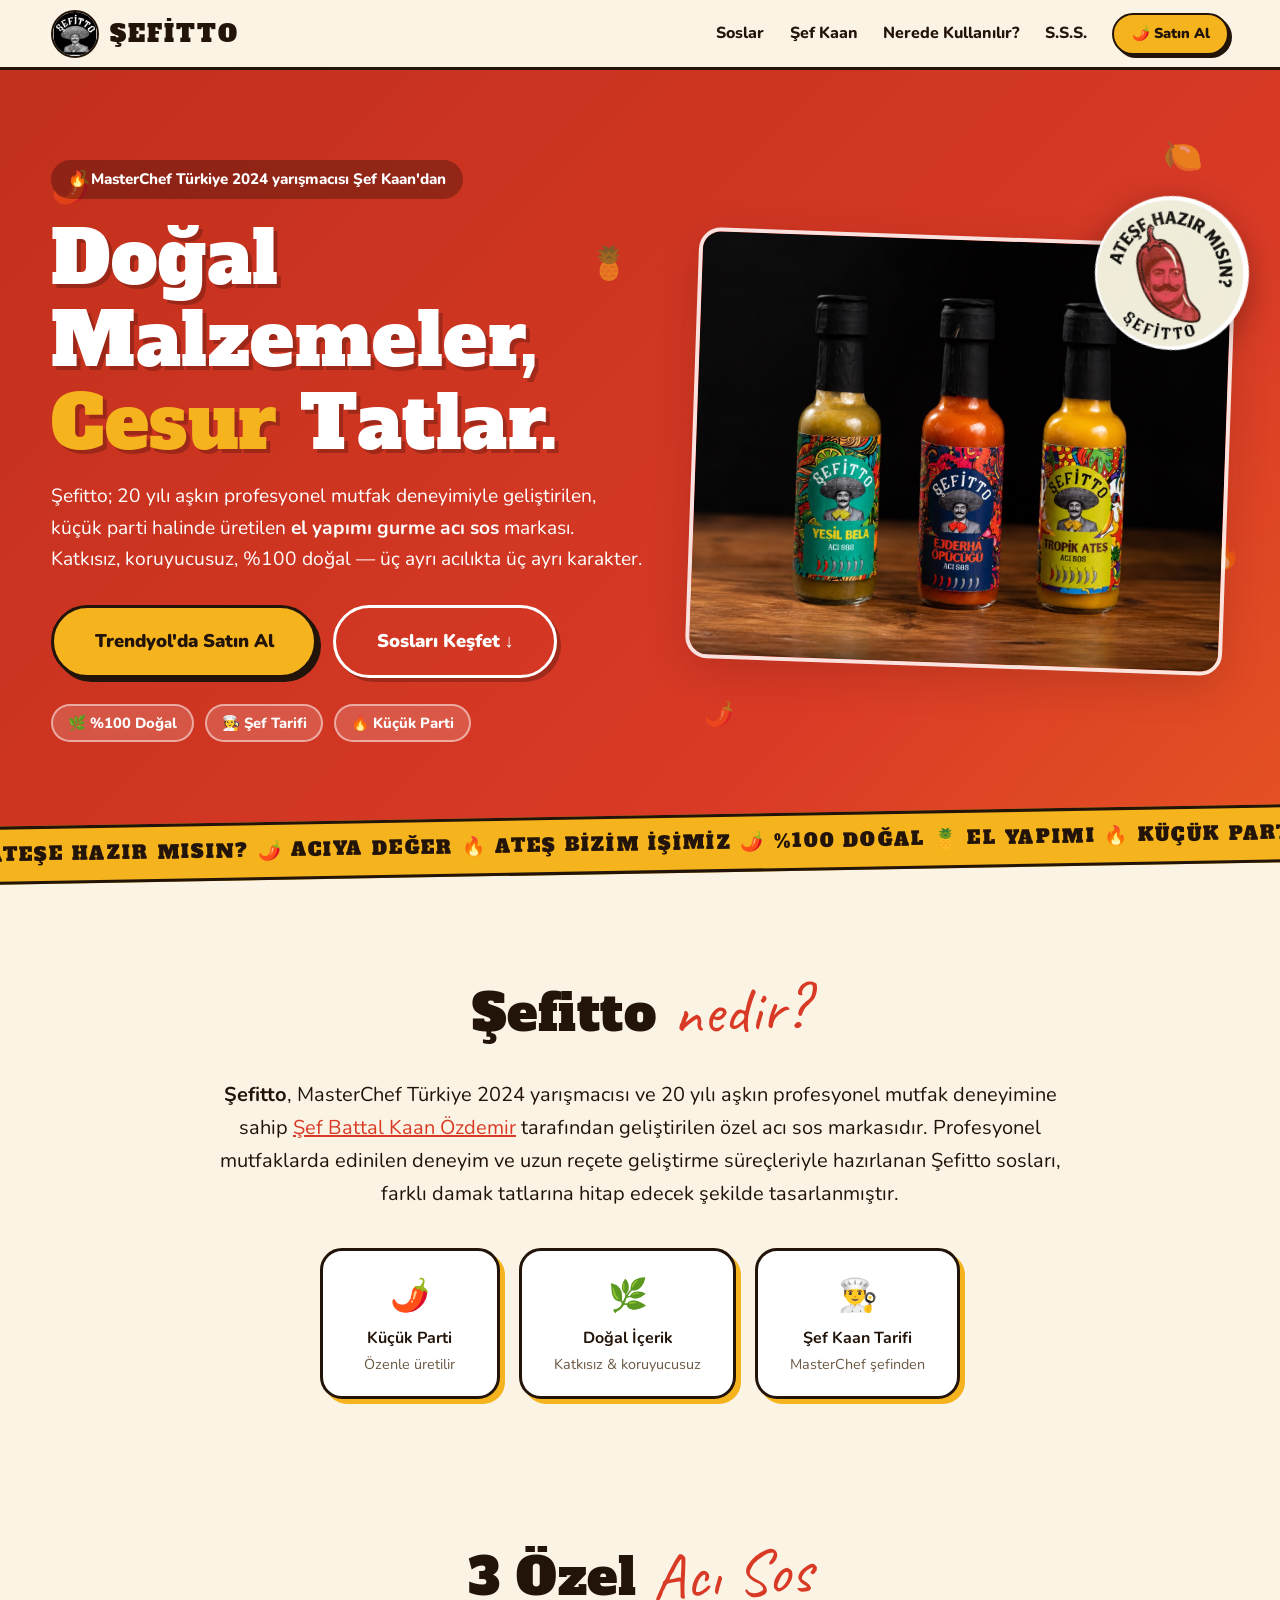
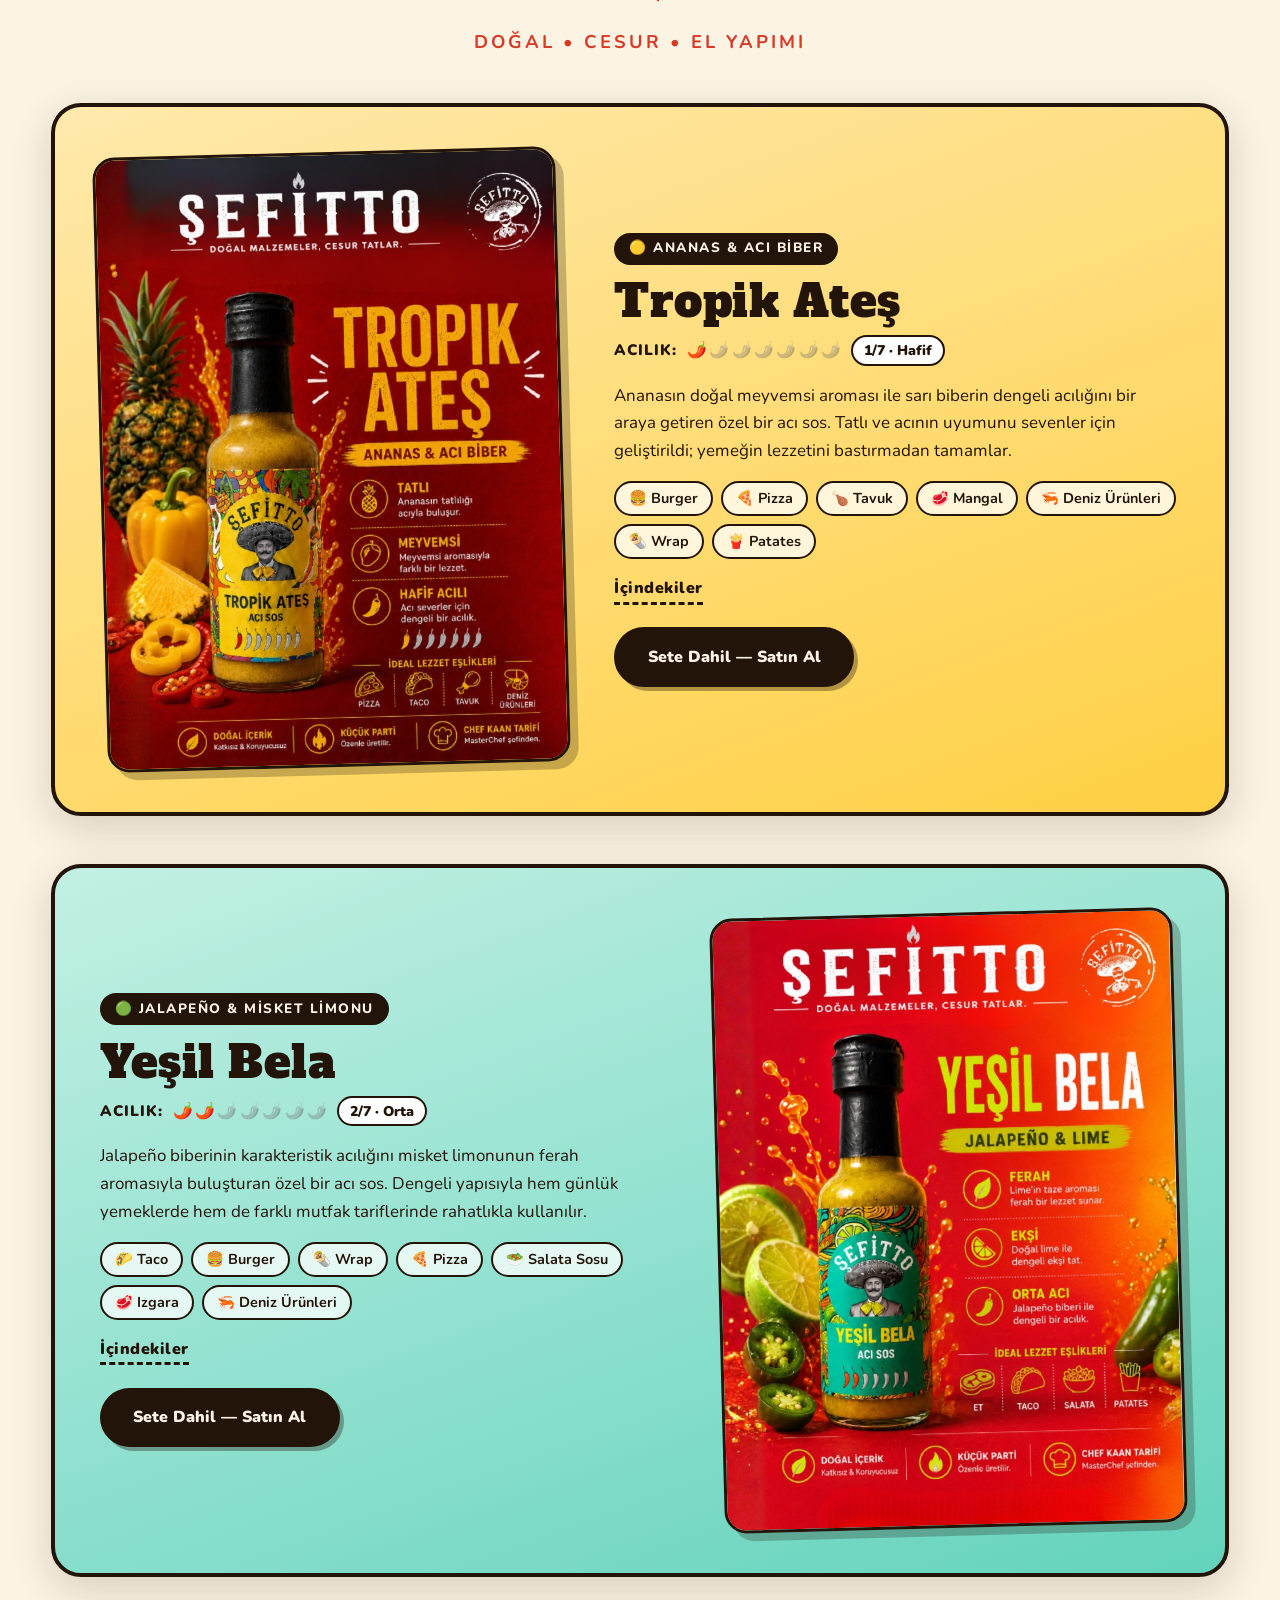
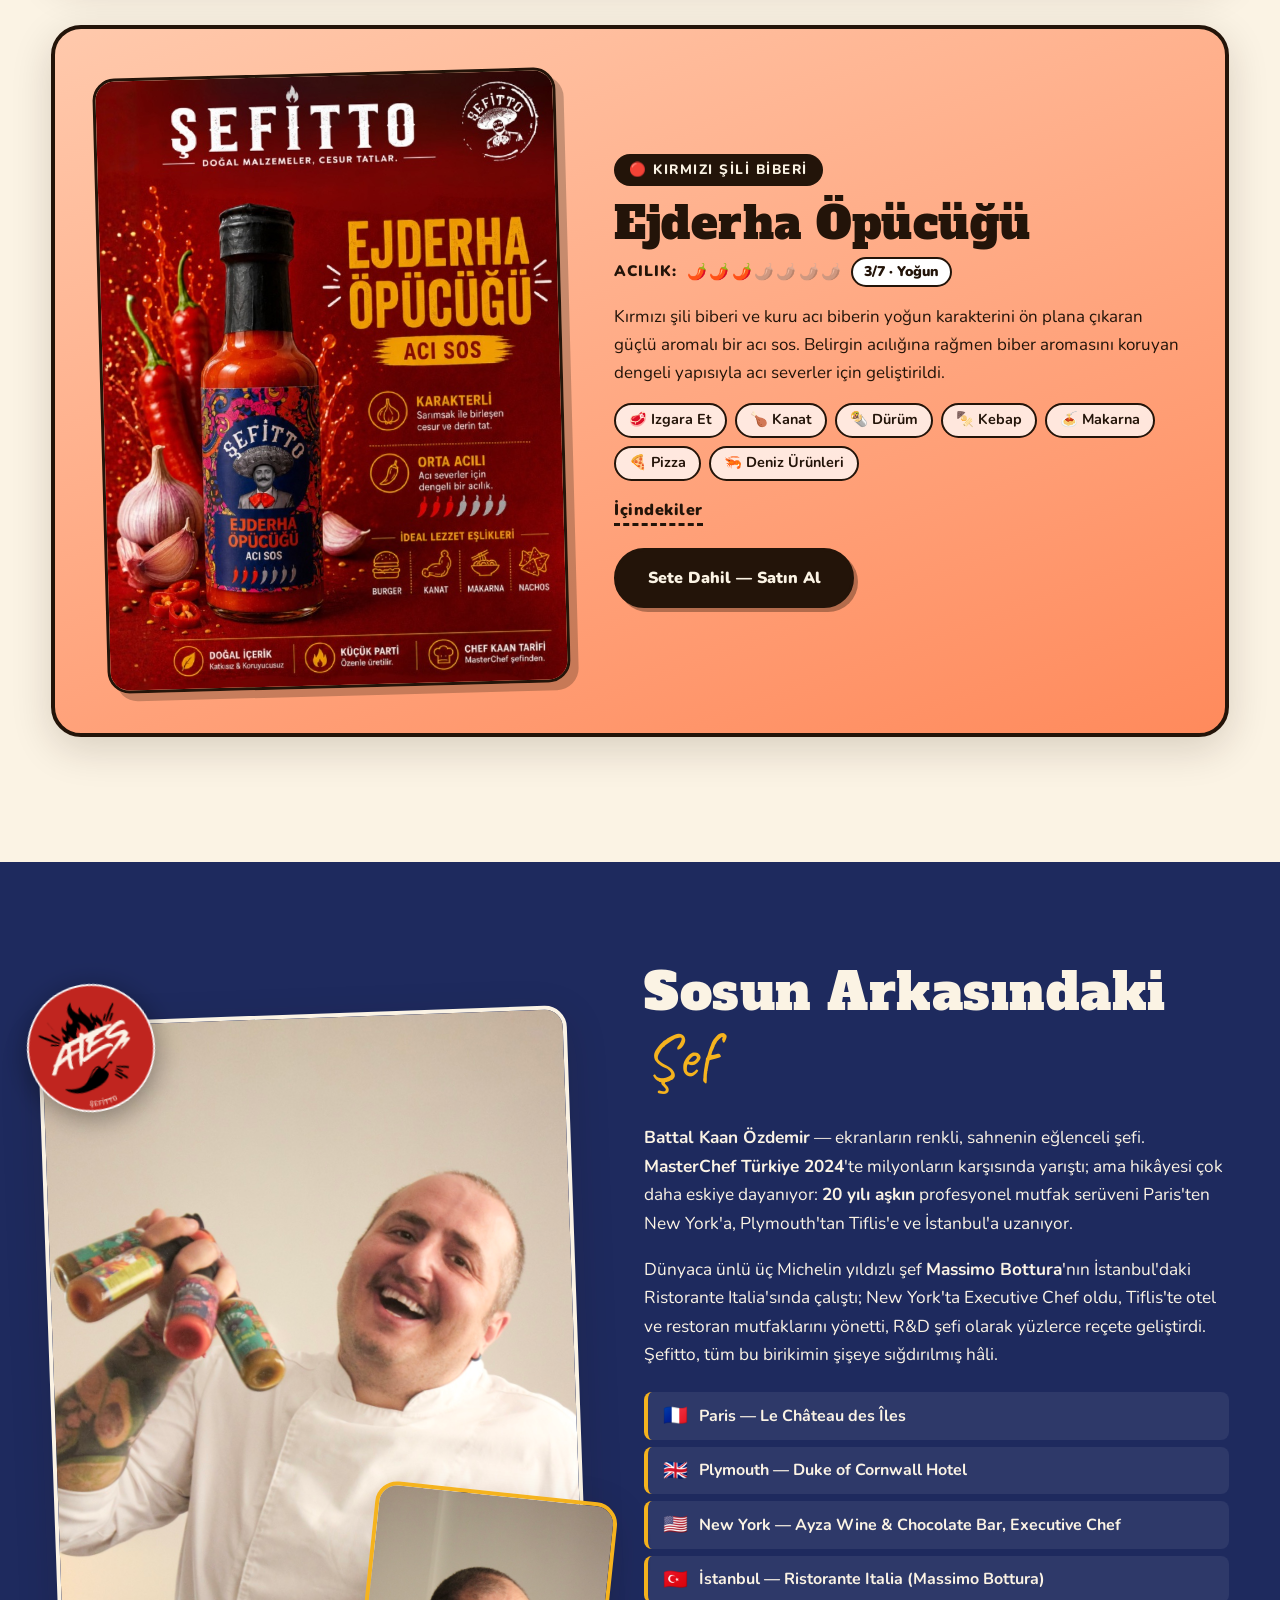
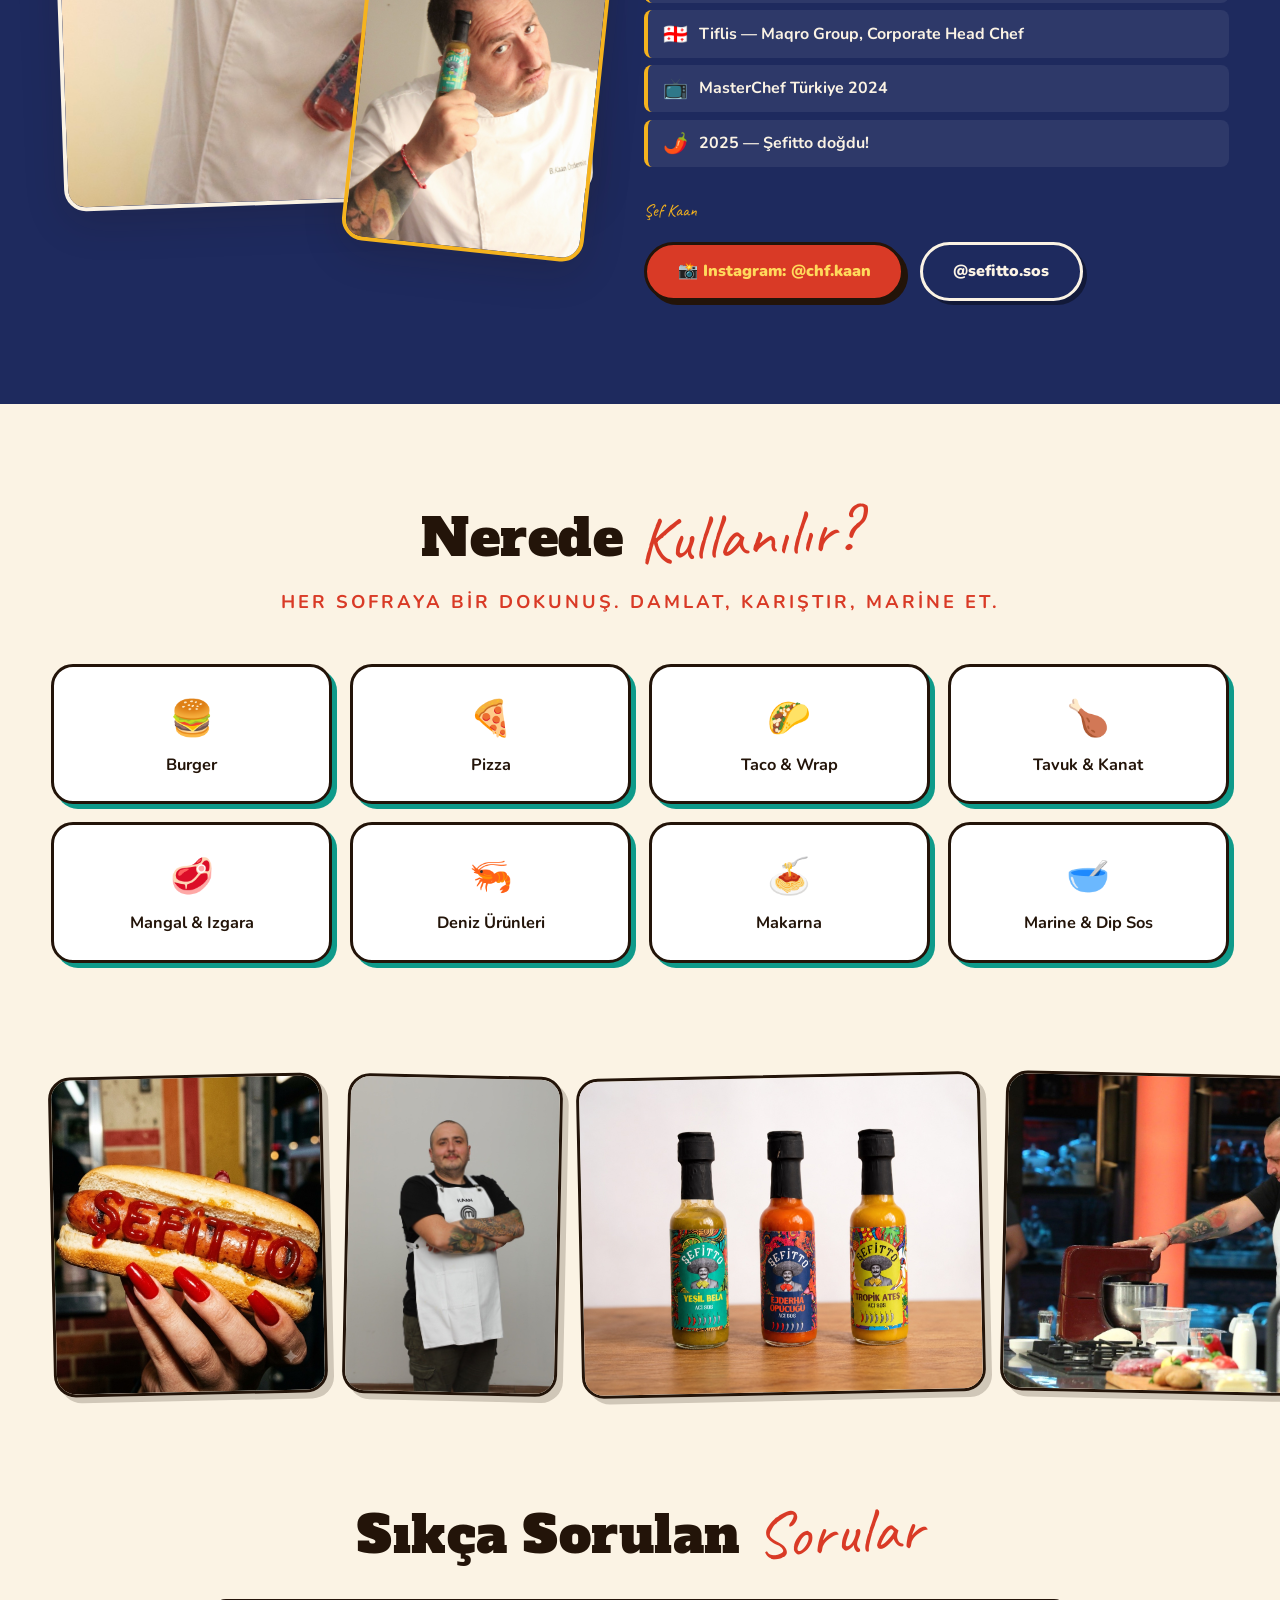
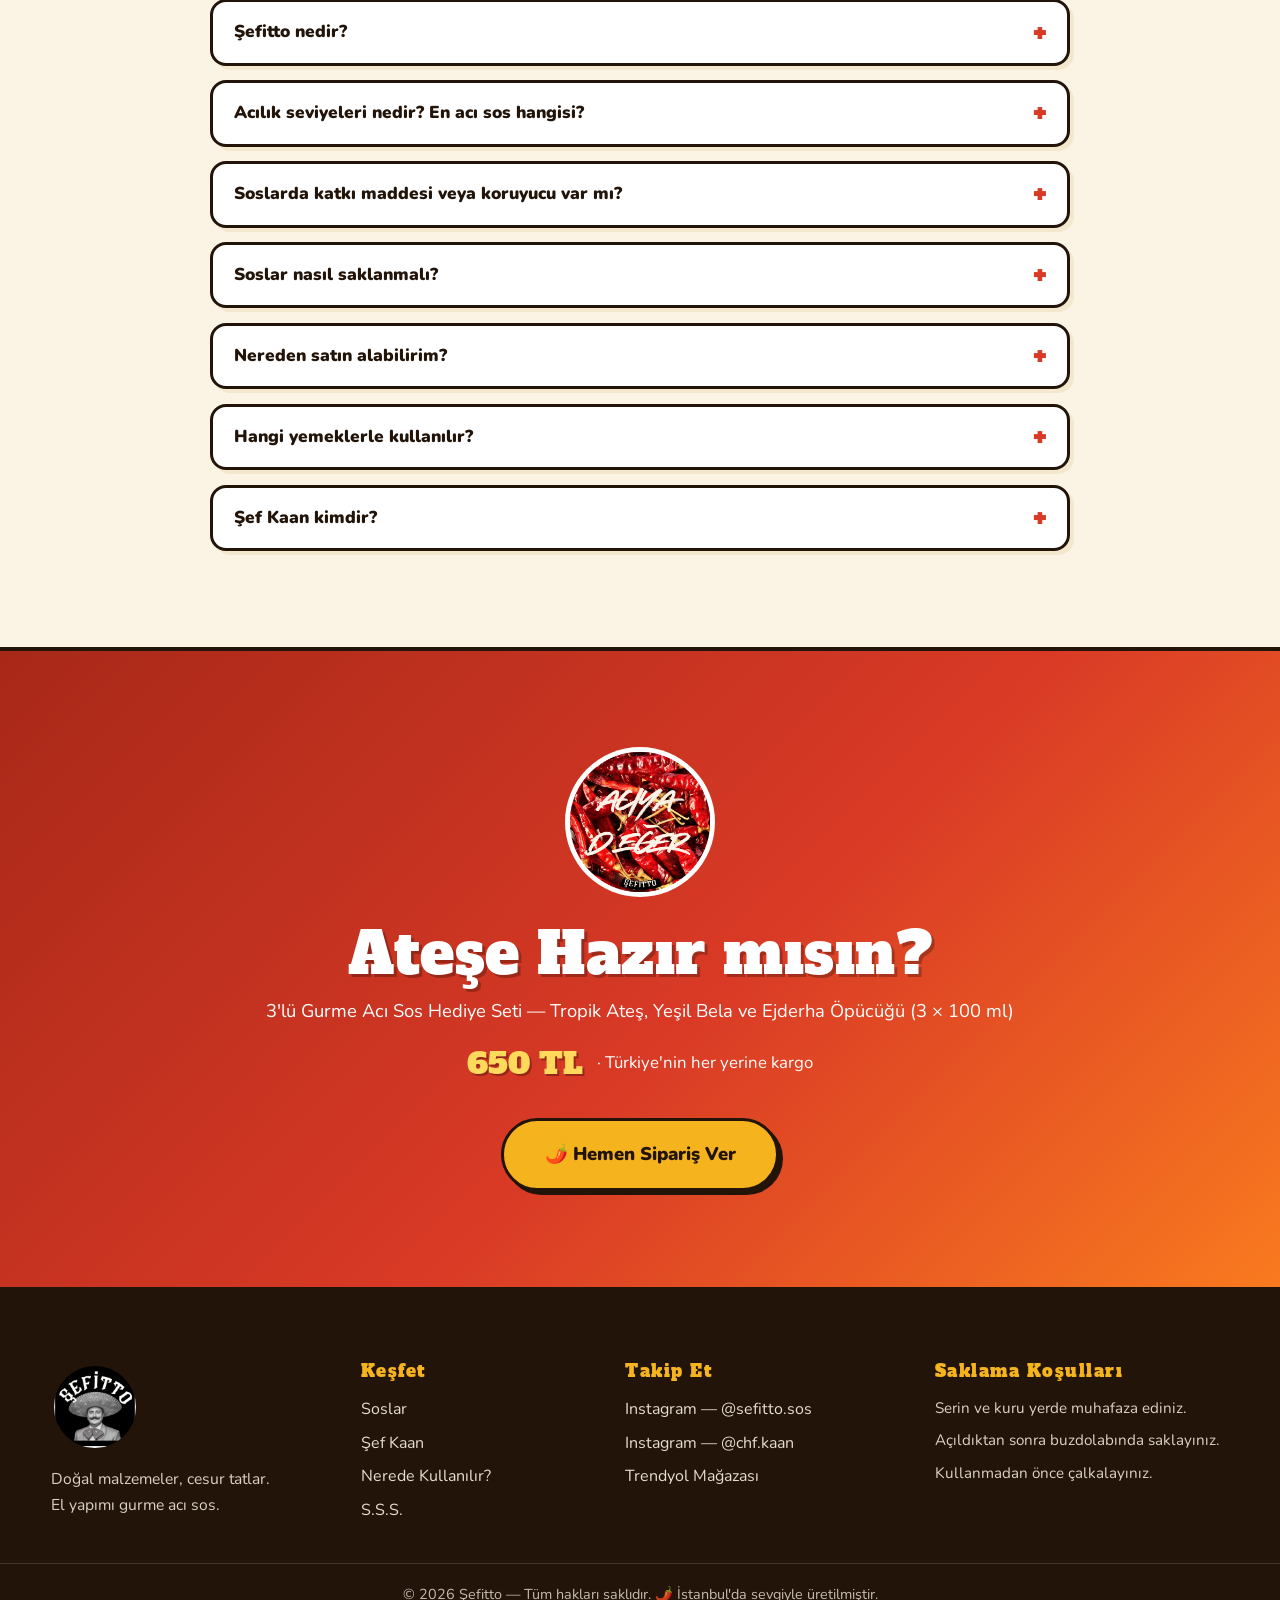
==== index.html @ a2f55563 "Şefitto tanıtım sitesi — ilk sürüm Tek sayfalık Türkçe marka sitesi: hero, 3 sos kartı, Şef Kaan hik" ====
<!DOCTYPE html>
<html lang="tr">
<head>
  <meta charset="UTF-8">
  <meta name="viewport" content="width=device-width, initial-scale=1.0">
  <title>Şefitto | Gurme Acı Sos — Şef Kaan Özdemir'den Doğal & El Yapımı Hot Sauce</title>
  <meta name="description" content="Şefitto, MasterChef Türkiye 2024 yarışmacısı Şef Battal Kaan Özdemir'in geliştirdiği el yapımı gurme acı sos markası. Tropik Ateş, Yeşil Bela ve Ejderha Öpücüğü — %100 doğal, katkısız, küçük parti üretim.">
  <meta name="keywords" content="acı sos, hot sauce, gurme sos, el yapımı acı sos, Şefitto, Şef Kaan Özdemir, MasterChef, Tropik Ateş, Yeşil Bela, Ejderha Öpücüğü, jalapeño sos, şili sos, ananaslı acı sos">
  <meta name="author" content="Şefitto">
  <link rel="canonical" href="https://www.sefitto.com/">
  <link rel="alternate" hreflang="tr" href="https://www.sefitto.com/">
  <meta name="robots" content="index, follow, max-image-preview:large">
  <meta name="theme-color" content="#D93A26">

  <!-- Open Graph -->
  <meta property="og:type" content="website">
  <meta property="og:site_name" content="Şefitto">
  <meta property="og:locale" content="tr_TR">
  <meta property="og:url" content="https://www.sefitto.com/">
  <meta property="og:title" content="Şefitto | Gurme Acı Sos — Doğal Malzemeler, Cesur Tatlar">
  <meta property="og:description" content="MasterChef Türkiye 2024 yarışmacısı Şef Kaan Özdemir'den 3 özel el yapımı acı sos: Tropik Ateş, Yeşil Bela, Ejderha Öpücüğü. %100 doğal, katkısız, küçük parti.">
  <meta property="og:image" content="https://www.sefitto.com/assets/img/og-image.jpg">
  <meta property="og:image:width" content="1200">
  <meta property="og:image:height" content="630">
  <meta property="og:image:alt" content="Şefitto'nun üç acı sosu: Yeşil Bela, Ejderha Öpücüğü ve Tropik Ateş">

  <!-- Twitter -->
  <meta name="twitter:card" content="summary_large_image">
  <meta name="twitter:title" content="Şefitto | Gurme Acı Sos — Doğal Malzemeler, Cesur Tatlar">
  <meta name="twitter:description" content="MasterChef Türkiye 2024 yarışmacısı Şef Kaan Özdemir'den 3 özel el yapımı acı sos. %100 doğal, katkısız, küçük parti.">
  <meta name="twitter:image" content="https://www.sefitto.com/assets/img/og-image.jpg">

  <!-- Icons -->
  <link rel="icon" type="image/png" sizes="32x32" href="/assets/icons/icon-32.png">
  <link rel="icon" type="image/png" sizes="192x192" href="/assets/icons/icon-192.png">
  <link rel="apple-touch-icon" href="/assets/icons/icon-180.png">
  <link rel="manifest" href="/site.webmanifest">

  <!-- Fonts -->
  <link rel="preconnect" href="https://fonts.googleapis.com">
  <link rel="preconnect" href="https://fonts.gstatic.com" crossorigin>
  <link href="https://fonts.googleapis.com/css2?family=Alfa+Slab+One&family=Nunito:ital,wght@0,400;0,600;0,700;0,800;0,900;1,400&family=Caveat:wght@600;700&display=swap" rel="stylesheet">

  <link rel="preload" as="image" href="/assets/img/sauces-all-three-dark.jpg">
  <link rel="stylesheet" href="/css/style.css">

  <!-- Structured Data: Organization / Brand -->
  <script type="application/ld+json">
  {
    "@context": "https://schema.org",
    "@type": "Organization",
    "@id": "https://www.sefitto.com/#organization",
    "name": "Şefitto",
    "url": "https://www.sefitto.com/",
    "logo": "https://www.sefitto.com/assets/img/sefitto-logo-black.png",
    "slogan": "Doğal Malzemeler, Cesur Tatlar.",
    "description": "Şefitto, MasterChef Türkiye 2024 yarışmacısı ve 20 yılı aşkın profesyonel mutfak deneyimine sahip Şef Battal Kaan Özdemir tarafından geliştirilen özel acı sos markasıdır.",
    "founder": { "@id": "https://www.sefitto.com/#kaanozdemir" },
    "sameAs": [
      "https://www.instagram.com/sefitto.sos",
      "https://www.trendyol.com/sefitto/3-lu-gurme-aci-sos-hediye-seti-3-x-100-ml-tropik-ates-yesil-bela-ve-ejderha-opucugu-p-1167927427"
    ]
  }
  </script>

  <!-- Structured Data: Person -->
  <script type="application/ld+json">
  {
    "@context": "https://schema.org",
    "@type": "Person",
    "@id": "https://www.sefitto.com/#kaanozdemir",
    "name": "Battal Kaan Özdemir",
    "alternateName": "Şef Kaan",
    "jobTitle": "Executive Chef & Kurucu",
    "description": "MasterChef Türkiye 2024 yarışmacısı; ABD, İngiltere, Fransa, Türkiye ve Gürcistan'da 20 yılı aşkın profesyonel mutfak deneyimine sahip Executive Chef. Şefitto acı sos markasının kurucusu.",
    "image": "https://www.sefitto.com/assets/img/chef-kaan-trio.jpg",
    "worksFor": { "@id": "https://www.sefitto.com/#organization" },
    "sameAs": [ "https://www.instagram.com/chf.kaan" ],
    "knowsAbout": ["Gastronomi", "Acı Sos", "Menü Geliştirme", "Fine Dining", "R&D Şefliği"]
  }
  </script>

  <!-- Structured Data: Products -->
  <script type="application/ld+json">
  {
    "@context": "https://schema.org",
    "@type": "Product",
    "name": "Şefitto 3'lü Gurme Acı Sos Hediye Seti (3 x 100 ml)",
    "brand": { "@id": "https://www.sefitto.com/#organization" },
    "image": "https://www.sefitto.com/assets/img/og-image.jpg",
    "description": "Tropik Ateş (ananaslı, hafif acı), Yeşil Bela (jalapeño & misket limonu, orta acı) ve Ejderha Öpücüğü (kırmızı şili, yoğun acı) soslarından oluşan el yapımı gurme acı sos seti. %100 doğal, katkısız ve koruyucusuz.",
    "category": "Acı Sos",
    "offers": {
      "@type": "Offer",
      "url": "https://www.trendyol.com/sefitto/3-lu-gurme-aci-sos-hediye-seti-3-x-100-ml-tropik-ates-yesil-bela-ve-ejderha-opucugu-p-1167927427",
      "availability": "https://schema.org/InStock",
      "price": "650.00",
      "priceCurrency": "TRY"
    },
    "hasVariant": [
      {
        "@type": "Product",
        "name": "Şefitto Tropik Ateş Acı Sos 100 ml",
        "description": "Ananasın doğal meyvemsi aroması ile sarı biberin dengeli acılığını bir araya getiren hafif acı sos. Acılık seviyesi: 1/7.",
        "image": "https://www.sefitto.com/assets/img/tropik-ates-tanitim.jpg"
      },
      {
        "@type": "Product",
        "name": "Şefitto Yeşil Bela Acı Sos 100 ml",
        "description": "Jalapeño biberinin karakteristik acılığını misket limonunun ferah aromasıyla buluşturan orta acı sos. Acılık seviyesi: 2/7.",
        "image": "https://www.sefitto.com/assets/img/yesil-bela-tanitim.jpg"
      },
      {
        "@type": "Product",
        "name": "Şefitto Ejderha Öpücüğü Acı Sos 100 ml",
        "description": "Kırmızı şili biberi ve kuru acı biberin yoğun karakterini ön plana çıkaran güçlü aromalı acı sos. Acılık seviyesi: 3/7.",
        "image": "https://www.sefitto.com/assets/img/ejderha-opucugu-tanitim.jpg"
      }
    ]
  }
  </script>

  <!-- Structured Data: FAQ -->
  <script type="application/ld+json">
  {
    "@context": "https://schema.org",
    "@type": "FAQPage",
    "mainEntity": [
      {
        "@type": "Question",
        "name": "Şefitto nedir?",
        "acceptedAnswer": { "@type": "Answer", "text": "Şefitto, MasterChef Türkiye 2024 yarışmacısı ve 20 yılı aşkın profesyonel mutfak deneyimine sahip Şef Battal Kaan Özdemir tarafından geliştirilen el yapımı gurme acı sos markasıdır. Soslar küçük parti halinde, %100 doğal içerikle, katkı ve koruyucu madde kullanılmadan üretilir." }
      },
      {
        "@type": "Question",
        "name": "Şefitto soslarının acılık seviyeleri nedir?",
        "acceptedAnswer": { "@type": "Answer", "text": "Tropik Ateş 7 üzerinden 1 ile hafif acı, Yeşil Bela 7 üzerinden 2 ile orta acı, Ejderha Öpücüğü ise 7 üzerinden 3 ile yoğun acı seviyesindedir." }
      },
      {
        "@type": "Question",
        "name": "Şefitto soslarında katkı maddesi var mı?",
        "acceptedAnswer": { "@type": "Answer", "text": "Hayır. Şefitto sosları katkısız ve koruyucusuzdur; yalnızca biber, meyve, sirke, sarımsak ve baharat gibi doğal malzemeler içerir." }
      },
      {
        "@type": "Question",
        "name": "Şefitto sosları nasıl saklanmalı?",
        "acceptedAnswer": { "@type": "Answer", "text": "Serin ve kuru yerde muhafaza edin, açıldıktan sonra buzdolabında saklayın ve kullanmadan önce çalkalayın." }
      },
      {
        "@type": "Question",
        "name": "Şefitto sosları nereden satın alınır?",
        "acceptedAnswer": { "@type": "Answer", "text": "Şefitto 3'lü Gurme Acı Sos Hediye Seti (3 x 100 ml) Trendyol üzerinden Türkiye'nin her yerine sipariş edilebilir." }
      },
      {
        "@type": "Question",
        "name": "Şefitto sosları hangi yemeklerle kullanılır?",
        "acceptedAnswer": { "@type": "Answer", "text": "Burger, pizza, taco, wrap, tavuk, kırmızı et, mangal, kanat, makarna, deniz ürünleri ve patates kızartmasıyla uyumludur; marine sosu veya dip sos olarak da kullanılabilir." }
      },
      {
        "@type": "Question",
        "name": "Şef Kaan kimdir?",
        "acceptedAnswer": { "@type": "Answer", "text": "Battal Kaan Özdemir; ABD, İngiltere, Fransa, Türkiye ve Gürcistan'da 20 yılı aşkın deneyime sahip bir Executive Chef'tir. MasterChef Türkiye 2024'te yarışmış, üç Michelin yıldızlı şef Massimo Bottura'nın İstanbul'daki restoranında görev almıştır. Şefitto markasının kurucusudur." }
      }
    ]
  }
  </script>

  <!-- Structured Data: WebSite -->
  <script type="application/ld+json">
  {
    "@context": "https://schema.org",
    "@type": "WebSite",
    "name": "Şefitto",
    "url": "https://www.sefitto.com/",
    "inLanguage": "tr",
    "publisher": { "@id": "https://www.sefitto.com/#organization" }
  }
  </script>
</head>
<body>

  <!-- Header -->
  <header class="site-header" id="top">
    <a class="brand" href="#top" aria-label="Şefitto ana sayfa">
      <img src="/assets/img/sefitto-logo-black.png" alt="Şefitto logosu — fötr şapkalı bıyıklı şef" width="48" height="48" class="brand-stamp">
      <span class="brand-name">ŞEFİTTO</span>
    </a>
    <nav class="main-nav" aria-label="Ana menü">
      <button class="nav-toggle" aria-expanded="false" aria-controls="nav-menu" aria-label="Menüyü aç/kapat">
        <span></span><span></span><span></span>
      </button>
      <ul id="nav-menu" class="nav-menu">
        <li><a href="#soslar">Soslar</a></li>
        <li><a href="#sef-kaan">Şef Kaan</a></li>
        <li><a href="#kullanim">Nerede Kullanılır?</a></li>
        <li><a href="#sss">S.S.S.</a></li>
        <li><a class="btn btn-small btn-yellow nav-cta" href="https://www.trendyol.com/sefitto/3-lu-gurme-aci-sos-hediye-seti-3-x-100-ml-tropik-ates-yesil-bela-ve-ejderha-opucugu-p-1167927427" target="_blank" rel="noopener">🌶️ Satın Al</a></li>
      </ul>
    </nav>
  </header>

  <main>
    <!-- Hero -->
    <section class="hero">
      <div class="hero-inner">
        <div class="hero-copy">
          <p class="hero-kicker reveal">🔥 MasterChef Türkiye 2024 yarışmacısı Şef Kaan'dan</p>
          <h1 class="reveal">Doğal Malzemeler,<br><span class="stroke-text">Cesur</span> Tatlar.</h1>
          <p class="hero-sub reveal">Şefitto; 20 yılı aşkın profesyonel mutfak deneyimiyle geliştirilen, küçük parti halinde üretilen <strong>el yapımı gurme acı sos</strong> markası. Katkısız, koruyucusuz, %100 doğal — üç ayrı acılıkta üç ayrı karakter.</p>
          <div class="hero-actions reveal">
            <a class="btn btn-yellow btn-big" href="https://www.trendyol.com/sefitto/3-lu-gurme-aci-sos-hediye-seti-3-x-100-ml-tropik-ates-yesil-bela-ve-ejderha-opucugu-p-1167927427" target="_blank" rel="noopener">Trendyol'da Satın Al</a>
            <a class="btn btn-ghost btn-big" href="#soslar">Sosları Keşfet ↓</a>
          </div>
          <ul class="hero-badges reveal" aria-label="Öne çıkan özellikler">
            <li>🌿 %100 Doğal</li>
            <li>🧑‍🍳 Şef Tarifi</li>
            <li>🔥 Küçük Parti</li>
          </ul>
        </div>
        <div class="hero-visual">
          <img class="hero-img" src="/assets/img/sauces-all-three-dark.jpg" alt="Şefitto'nun üç acı sos şişesi: Yeşil Bela, Ejderha Öpücüğü ve Tropik Ateş" width="1400" height="1120" fetchpriority="high">
          <img class="hero-sticker float-slow" src="/assets/img/sticker-atese-hazir-misin.png" alt="Ateşe hazır mısın? Şefitto çıkartması" width="170" height="170" loading="lazy">
        </div>
      </div>
      <div class="hero-peppers" aria-hidden="true">
        <span class="pep p1">🌶️</span><span class="pep p2">🔥</span><span class="pep p3">🍍</span><span class="pep p4">🌶️</span><span class="pep p5">🍋</span><span class="pep p6">🔥</span>
      </div>
    </section>

    <!-- Marquee -->
    <div class="marquee" aria-hidden="true">
      <div class="marquee-track">
        <span>ATEŞE HAZIR MISIN? 🌶️ ACIYA DEĞER 🔥 ATEŞ BİZİM İŞİMİZ 🌶️ %100 DOĞAL 🍍 EL YAPIMI 🔥 KÜÇÜK PARTİ 🌶️&nbsp;</span>
        <span>ATEŞE HAZIR MISIN? 🌶️ ACIYA DEĞER 🔥 ATEŞ BİZİM İŞİMİZ 🌶️ %100 DOĞAL 🍍 EL YAPIMI 🔥 KÜÇÜK PARTİ 🌶️&nbsp;</span>
      </div>
    </div>

    <!-- Nedir -->
    <section class="intro" id="nedir">
      <div class="container narrow">
        <h2 class="section-title reveal">Şefitto <span class="script">nedir?</span></h2>
        <p class="lead reveal"><strong>Şefitto</strong>, MasterChef Türkiye 2024 yarışmacısı ve 20 yılı aşkın profesyonel mutfak deneyimine sahip <a href="#sef-kaan">Şef Battal Kaan Özdemir</a> tarafından geliştirilen özel acı sos markasıdır. Profesyonel mutfaklarda edinilen deneyim ve uzun reçete geliştirme süreçleriyle hazırlanan Şefitto sosları, farklı damak tatlarına hitap edecek şekilde tasarlanmıştır.</p>
        <div class="feature-chips reveal">
          <div class="chip"><span class="chip-emoji">🌶️</span><strong>Küçük Parti</strong><span>Özenle üretilir</span></div>
          <div class="chip"><span class="chip-emoji">🌿</span><strong>Doğal İçerik</strong><span>Katkısız & koruyucusuz</span></div>
          <div class="chip"><span class="chip-emoji">👨‍🍳</span><strong>Şef Kaan Tarifi</strong><span>MasterChef şefinden</span></div>
        </div>
      </div>
    </section>

    <!-- Soslar -->
    <section class="sauces" id="soslar">
      <div class="container">
        <h2 class="section-title center reveal">3 Özel <span class="script">Acı Sos</span></h2>
        <p class="section-sub center reveal">Doğal • Cesur • El Yapımı</p>

        <!-- Tropik Ateş -->
        <article class="sauce-card sauce-yellow reveal" id="tropik-ates">
          <div class="sauce-media">
            <img src="/assets/img/tropik-ates-tanitim.jpg" alt="Şefitto Tropik Ateş acı sos şişesi, ananas ve sarı biberlerle" width="700" height="933" loading="lazy">
          </div>
          <div class="sauce-info">
            <span class="sauce-tag">🟡 Ananas & Acı Biber</span>
            <h3>Tropik Ateş</h3>
            <div class="heat" data-level="1" aria-label="Acılık seviyesi: 7 üzerinden 1 — hafif acı">
              <span class="heat-label">Acılık:</span>
              <span class="heat-peppers"><i></i><i></i><i></i><i></i><i></i><i></i><i></i></span>
              <span class="heat-score">1/7 · Hafif</span>
            </div>
            <p>Ananasın doğal meyvemsi aroması ile sarı biberin dengeli acılığını bir araya getiren özel bir acı sos. Tatlı ve acının uyumunu sevenler için geliştirildi; yemeğin lezzetini bastırmadan tamamlar.</p>
            <ul class="pair-tags" aria-label="Uyumlu yemekler">
              <li>🍔 Burger</li><li>🍕 Pizza</li><li>🍗 Tavuk</li><li>🥩 Mangal</li><li>🦐 Deniz Ürünleri</li><li>🌯 Wrap</li><li>🍟 Patates</li>
            </ul>
            <details class="ingredients">
              <summary>İçindekiler</summary>
              <p>Ananas, sarı biber, elma sirkesi, su, esmer şeker, tuz.</p>
            </details>
            <a class="btn btn-dark" href="https://www.trendyol.com/sefitto/3-lu-gurme-aci-sos-hediye-seti-3-x-100-ml-tropik-ates-yesil-bela-ve-ejderha-opucugu-p-1167927427" target="_blank" rel="noopener">Sete Dahil — Satın Al</a>
          </div>
        </article>

        <!-- Yeşil Bela -->
        <article class="sauce-card sauce-teal reverse reveal" id="yesil-bela">
          <div class="sauce-media">
            <img src="/assets/img/yesil-bela-tanitim.jpg" alt="Şefitto Yeşil Bela acı sos şişesi, jalapeño ve misket limonuyla" width="700" height="933" loading="lazy">
          </div>
          <div class="sauce-info">
            <span class="sauce-tag">🟢 Jalapeño & Misket Limonu</span>
            <h3>Yeşil Bela</h3>
            <div class="heat" data-level="2" aria-label="Acılık seviyesi: 7 üzerinden 2 — orta acı">
              <span class="heat-label">Acılık:</span>
              <span class="heat-peppers"><i></i><i></i><i></i><i></i><i></i><i></i><i></i></span>
              <span class="heat-score">2/7 · Orta</span>
            </div>
            <p>Jalapeño biberinin karakteristik acılığını misket limonunun ferah aromasıyla buluşturan özel bir acı sos. Dengeli yapısıyla hem günlük yemeklerde hem de farklı mutfak tariflerinde rahatlıkla kullanılır.</p>
            <ul class="pair-tags" aria-label="Uyumlu yemekler">
              <li>🌮 Taco</li><li>🍔 Burger</li><li>🌯 Wrap</li><li>🍕 Pizza</li><li>🥗 Salata Sosu</li><li>🥩 Izgara</li><li>🦐 Deniz Ürünleri</li>
            </ul>
            <details class="ingredients">
              <summary>İçindekiler</summary>
              <p>Jalapeño biberi, misket limonu suyu, elma sirkesi, sarımsak, kişniş, su, şeker, tuz.</p>
            </details>
            <a class="btn btn-dark" href="https://www.trendyol.com/sefitto/3-lu-gurme-aci-sos-hediye-seti-3-x-100-ml-tropik-ates-yesil-bela-ve-ejderha-opucugu-p-1167927427" target="_blank" rel="noopener">Sete Dahil — Satın Al</a>
          </div>
        </article>

        <!-- Ejderha Öpücüğü -->
        <article class="sauce-card sauce-red reveal" id="ejderha-opucugu">
          <div class="sauce-media">
            <img src="/assets/img/ejderha-opucugu-tanitim.jpg" alt="Şefitto Ejderha Öpücüğü acı sos şişesi, kırmızı şili biberleriyle" width="700" height="933" loading="lazy">
          </div>
          <div class="sauce-info">
            <span class="sauce-tag">🔴 Kırmızı Şili Biberi</span>
            <h3>Ejderha Öpücüğü</h3>
            <div class="heat" data-level="3" aria-label="Acılık seviyesi: 7 üzerinden 3 — yoğun acı">
              <span class="heat-label">Acılık:</span>
              <span class="heat-peppers"><i></i><i></i><i></i><i></i><i></i><i></i><i></i></span>
              <span class="heat-score">3/7 · Yoğun</span>
            </div>
            <p>Kırmızı şili biberi ve kuru acı biberin yoğun karakterini ön plana çıkaran güçlü aromalı bir acı sos. Belirgin acılığına rağmen biber aromasını koruyan dengeli yapısıyla acı severler için geliştirildi.</p>
            <ul class="pair-tags" aria-label="Uyumlu yemekler">
              <li>🥩 Izgara Et</li><li>🍗 Kanat</li><li>🌯 Dürüm</li><li>🍢 Kebap</li><li>🍝 Makarna</li><li>🍕 Pizza</li><li>🦐 Deniz Ürünleri</li>
            </ul>
            <details class="ingredients">
              <summary>İçindekiler</summary>
              <p>Kırmızı şili biberi, kuru acı biber, sarımsak, elma sirkesi, su, tuz.</p>
            </details>
            <a class="btn btn-dark" href="https://www.trendyol.com/sefitto/3-lu-gurme-aci-sos-hediye-seti-3-x-100-ml-tropik-ates-yesil-bela-ve-ejderha-opucugu-p-1167927427" target="_blank" rel="noopener">Sete Dahil — Satın Al</a>
          </div>
        </article>
      </div>
    </section>

    <!-- Şef Kaan -->
    <section class="chef" id="sef-kaan">
      <div class="container">
        <div class="chef-grid">
          <div class="chef-photos reveal">
            <img class="chef-photo main" src="/assets/img/chef-kaan-juggle.jpg" alt="Şef Kaan Özdemir gülerek Şefitto sos şişelerini kollarında taşıyor" width="1100" height="1650" loading="lazy">
            <img class="chef-photo small float-slow" src="/assets/img/chef-kaan-funny.jpg" alt="Şef Kaan Özdemir esprili bir pozla başının üstünde Şefitto şişesi tutuyor" width="1100" height="1650" loading="lazy">
            <img class="chef-sticker" src="/assets/img/sticker-ates.png" alt="Ateş — Şefitto çıkartması" width="140" height="140" loading="lazy">
          </div>
          <div class="chef-story">
            <h2 class="section-title reveal">Sosun Arkasındaki <span class="script">Şef</span></h2>
            <p class="reveal"><strong>Battal Kaan Özdemir</strong> — ekranların renkli, sahnenin eğlenceli şefi. <strong>MasterChef Türkiye 2024</strong>'te milyonların karşısında yarıştı; ama hikâyesi çok daha eskiye dayanıyor: <strong>20 yılı aşkın</strong> profesyonel mutfak serüveni Paris'ten New York'a, Plymouth'tan Tiflis'e ve İstanbul'a uzanıyor.</p>
            <p class="reveal">Dünyaca ünlü üç Michelin yıldızlı şef <strong>Massimo Bottura</strong>'nın İstanbul'daki Ristorante Italia'sında çalıştı; New York'ta Executive Chef oldu, Tiflis'te otel ve restoran mutfaklarını yönetti, R&D şefi olarak yüzlerce reçete geliştirdi. Şefitto, tüm bu birikimin şişeye sığdırılmış hâli.</p>
            <ul class="chef-timeline reveal" aria-label="Kariyer durakları">
              <li><span class="flag">🇫🇷</span> Paris — Le Château des Îles</li>
              <li><span class="flag">🇬🇧</span> Plymouth — Duke of Cornwall Hotel</li>
              <li><span class="flag">🇺🇸</span> New York — Ayza Wine & Chocolate Bar, Executive Chef</li>
              <li><span class="flag">🇹🇷</span> İstanbul — Ristorante Italia (Massimo Bottura)</li>
              <li><span class="flag">🇬🇪</span> Tiflis — Maqro Group, Corporate Head Chef</li>
              <li><span class="flag">📺</span> MasterChef Türkiye 2024</li>
              <li><span class="flag">🌶️</span> 2025 — Şefitto doğdu!</li>
            </ul>
            <p class="signature reveal">Şef Kaan</p>
            <div class="chef-actions reveal">
              <a class="btn btn-red" href="https://www.instagram.com/chf.kaan" target="_blank" rel="noopener">📸 Instagram: @chf.kaan</a>
              <a class="btn btn-ghost-dark" href="https://www.instagram.com/sefitto.sos" target="_blank" rel="noopener">@sefitto.sos</a>
            </div>
          </div>
        </div>
      </div>
    </section>

    <!-- Kullanım -->
    <section class="usage" id="kullanim">
      <div class="container">
        <h2 class="section-title center reveal">Nerede <span class="script">Kullanılır?</span></h2>
        <p class="section-sub center reveal">Her sofraya bir dokunuş. Damlat, karıştır, marine et.</p>
        <div class="usage-grid reveal">
          <div class="usage-item">🍔<strong>Burger</strong></div>
          <div class="usage-item">🍕<strong>Pizza</strong></div>
          <div class="usage-item">🌮<strong>Taco & Wrap</strong></div>
          <div class="usage-item">🍗<strong>Tavuk & Kanat</strong></div>
          <div class="usage-item">🥩<strong>Mangal & Izgara</strong></div>
          <div class="usage-item">🦐<strong>Deniz Ürünleri</strong></div>
          <div class="usage-item">🍝<strong>Makarna</strong></div>
          <div class="usage-item">🥣<strong>Marine & Dip Sos</strong></div>
        </div>
      </div>
    </section>

    <!-- Galeri -->
    <section class="gallery" aria-label="Şefitto galeri">
      <div class="gallery-strip">
        <img src="/assets/img/sefitto-hotdog.jpg" alt="Üzerine Şefitto yazılmış ketçaplı hot dog" width="900" height="1053" loading="lazy">
        <img src="/assets/img/chef-kaan-masterchef-pose-2.jpg" alt="Şef Kaan Özdemir MasterChef önlüğüyle" width="1280" height="853" loading="lazy">
        <img src="/assets/img/sauces-all-three-light.jpg" alt="Şefitto sosları açık renk zeminde" width="1400" height="1104" loading="lazy">
        <img src="/assets/img/chef-kaan-masterchef-working.jpg" alt="Şef Kaan MasterChef mutfağında yemek hazırlıyor" width="1280" height="853" loading="lazy">
        <img src="/assets/img/chef-kaan-trio.jpg" alt="Şef Kaan üç Şefitto sosunu elinde dengede tutuyor" width="1100" height="1650" loading="lazy">
        <img src="/assets/img/chef-kaan-masterchef-stage-1.jpg" alt="Şef Kaan MasterChef sahnesinde" width="1280" height="853" loading="lazy">
      </div>
    </section>

    <!-- SSS -->
    <section class="faq" id="sss">
      <div class="container narrow">
        <h2 class="section-title center reveal">Sıkça Sorulan <span class="script">Sorular</span></h2>
        <div class="faq-list reveal">
          <details>
            <summary>Şefitto nedir?</summary>
            <p>Şefitto, MasterChef Türkiye 2024 yarışmacısı ve 20 yılı aşkın profesyonel mutfak deneyimine sahip Şef Battal Kaan Özdemir tarafından geliştirilen el yapımı gurme acı sos markasıdır. Soslar küçük parti halinde, %100 doğal içerikle, katkı ve koruyucu madde kullanılmadan üretilir.</p>
          </details>
          <details>
            <summary>Acılık seviyeleri nedir? En acı sos hangisi?</summary>
            <p>Tropik Ateş <strong>1/7</strong> (hafif), Yeşil Bela <strong>2/7</strong> (orta), Ejderha Öpücüğü <strong>3/7</strong> (yoğun) acılık seviyesindedir. En acı sos Ejderha Öpücüğü'dür.</p>
          </details>
          <details>
            <summary>Soslarda katkı maddesi veya koruyucu var mı?</summary>
            <p>Hayır. Şefitto sosları katkısız ve koruyucusuzdur; yalnızca biber, meyve, sirke, sarımsak ve baharat gibi doğal malzemeler içerir.</p>
          </details>
          <details>
            <summary>Soslar nasıl saklanmalı?</summary>
            <p>Serin ve kuru yerde muhafaza edin. Açıldıktan sonra buzdolabında saklayın ve kullanmadan önce çalkalayın.</p>
          </details>
          <details>
            <summary>Nereden satın alabilirim?</summary>
            <p>Şefitto 3'lü Gurme Acı Sos Hediye Seti (3 x 100 ml) <a href="https://www.trendyol.com/sefitto/3-lu-gurme-aci-sos-hediye-seti-3-x-100-ml-tropik-ates-yesil-bela-ve-ejderha-opucugu-p-1167927427" target="_blank" rel="noopener">Trendyol</a> üzerinden Türkiye'nin her yerine sipariş edilebilir.</p>
          </details>
          <details>
            <summary>Hangi yemeklerle kullanılır?</summary>
            <p>Burger, pizza, taco, wrap, tavuk, kırmızı et, mangal, kanat, makarna, deniz ürünleri ve patates kızartmasıyla uyumludur. Marine sosu veya dip sos olarak da kullanılabilir.</p>
          </details>
          <details>
            <summary>Şef Kaan kimdir?</summary>
            <p>Battal Kaan Özdemir; ABD, İngiltere, Fransa, Türkiye ve Gürcistan'da 20 yılı aşkın deneyime sahip bir Executive Chef'tir. MasterChef Türkiye 2024'te yarışmış, üç Michelin yıldızlı şef Massimo Bottura'nın İstanbul'daki restoranında görev almıştır. Instagram: <a href="https://www.instagram.com/chf.kaan" target="_blank" rel="noopener">@chf.kaan</a></p>
          </details>
        </div>
      </div>
    </section>

    <!-- CTA -->
    <section class="cta-banner">
      <div class="container center">
        <img class="cta-sticker wiggle" src="/assets/img/sticker-aciya-deger.png" alt="Acıya değer — Şefitto çıkartması" width="150" height="150" loading="lazy">
        <h2 class="reveal">Ateşe Hazır mısın?</h2>
        <p class="reveal">3'lü Gurme Acı Sos Hediye Seti — Tropik Ateş, Yeşil Bela ve Ejderha Öpücüğü (3 × 100 ml)</p>
        <p class="cta-price reveal"><span>650 TL</span> · Türkiye'nin her yerine kargo</p>
        <a class="btn btn-yellow btn-big reveal" href="https://www.trendyol.com/sefitto/3-lu-gurme-aci-sos-hediye-seti-3-x-100-ml-tropik-ates-yesil-bela-ve-ejderha-opucugu-p-1167927427" target="_blank" rel="noopener">🌶️ Hemen Sipariş Ver</a>
      </div>
    </section>
  </main>

  <!-- Footer -->
  <footer class="site-footer">
    <div class="container footer-grid">
      <div class="footer-brand">
        <img src="/assets/img/sefitto-logo-black.png" alt="Şefitto logosu" width="88" height="88" class="brand-stamp big">
        <p>Doğal malzemeler, cesur tatlar.<br>El yapımı gurme acı sos.</p>
      </div>
      <div class="footer-col">
        <h3>Keşfet</h3>
        <ul>
          <li><a href="#soslar">Soslar</a></li>
          <li><a href="#sef-kaan">Şef Kaan</a></li>
          <li><a href="#kullanim">Nerede Kullanılır?</a></li>
          <li><a href="#sss">S.S.S.</a></li>
        </ul>
      </div>
      <div class="footer-col">
        <h3>Takip Et</h3>
        <ul>
          <li><a href="https://www.instagram.com/sefitto.sos" target="_blank" rel="noopener">Instagram — @sefitto.sos</a></li>
          <li><a href="https://www.instagram.com/chf.kaan" target="_blank" rel="noopener">Instagram — @chf.kaan</a></li>
          <li><a href="https://www.trendyol.com/sefitto/3-lu-gurme-aci-sos-hediye-seti-3-x-100-ml-tropik-ates-yesil-bela-ve-ejderha-opucugu-p-1167927427" target="_blank" rel="noopener">Trendyol Mağazası</a></li>
        </ul>
      </div>
      <div class="footer-col">
        <h3>Saklama Koşulları</h3>
        <ul class="plain">
          <li>Serin ve kuru yerde muhafaza ediniz.</li>
          <li>Açıldıktan sonra buzdolabında saklayınız.</li>
          <li>Kullanmadan önce çalkalayınız.</li>
        </ul>
      </div>
    </div>
    <div class="footer-bottom">
      <p>© 2026 Şefitto — Tüm hakları saklıdır. 🌶️ İstanbul'da sevgiyle üretilmiştir.</p>
    </div>
  </footer>

  <script src="/js/main.js" defer></script>
</body>
</html>
---- css/style.css ----
/* ============ Şefitto — style.css ============ */
:root {
  --cream: #FBF3E4;
  --cream-dark: #F3E7CE;
  --ink: #231409;
  --red: #D93A26;
  --red-dark: #A82818;
  --orange: #F97A1F;
  --yellow: #F5B31E;
  --yellow-light: #FFD95C;
  --teal: #0E9A8A;
  --teal-dark: #0B7568;
  --navy: #1E2A5E;
  --font-display: "Alfa Slab One", "Arial Black", serif;
  --font-body: "Nunito", "Segoe UI", sans-serif;
  --font-script: "Caveat", cursive;
  --radius: 22px;
  --shadow: 0 12px 40px rgba(35, 20, 9, .16);
}

* { margin: 0; padding: 0; box-sizing: border-box; }
html { scroll-behavior: smooth; scroll-padding-top: 90px; }
body {
  font-family: var(--font-body);
  color: var(--ink);
  background: var(--cream);
  line-height: 1.65;
  overflow-x: hidden;
}
img { max-width: 100%; height: auto; display: block; }
a { color: var(--red); }
.container { width: min(1180px, 92%); margin-inline: auto; }
.container.narrow { width: min(860px, 92%); }
.center { text-align: center; }

/* ---------- Typography ---------- */
h1, h2, h3 { font-family: var(--font-display); font-weight: 400; line-height: 1.12; letter-spacing: .5px; }
.section-title { font-size: clamp(2rem, 4.4vw, 3.2rem); margin-bottom: .6em; }
.section-title.center { text-align: center; }
.section-sub { text-align: center; font-size: 1.15rem; font-weight: 700; letter-spacing: 3px; text-transform: uppercase; color: var(--red); margin: -0.8em 0 2.5em; }
.script { font-family: var(--font-script); font-size: 1.25em; color: var(--red); transform: rotate(-3deg); display: inline-block; }
.lead { font-size: 1.25rem; text-align: center; }

/* ---------- Buttons ---------- */
.btn {
  display: inline-block; font-family: var(--font-body); font-weight: 900;
  border-radius: 999px; padding: .85em 1.9em; text-decoration: none;
  font-size: 1rem; border: 3px solid var(--ink);
  box-shadow: 4px 4px 0 var(--ink);
  transition: transform .15s ease, box-shadow .15s ease;
  cursor: pointer;
}
.btn:hover { transform: translate(-2px, -2px); box-shadow: 7px 7px 0 var(--ink); }
.btn:active { transform: translate(2px, 2px); box-shadow: 1px 1px 0 var(--ink); }
.btn-yellow { background: var(--yellow); color: var(--ink); }
.btn-red { background: var(--red); color: #fff; }
.btn-dark { background: var(--ink); color: var(--cream); border-color: var(--ink); box-shadow: 4px 4px 0 rgba(35,20,9,.35); }
.btn-ghost { background: transparent; color: #fff; border-color: #fff; box-shadow: 4px 4px 0 rgba(0,0,0,.25); }
.btn-ghost-dark { background: transparent; color: var(--ink); }
.btn-big { font-size: 1.15rem; padding: 1em 2.2em; }
.btn-small { font-size: .9rem; padding: .5em 1.2em; border-width: 2px; box-shadow: 3px 3px 0 var(--ink); }

/* ---------- Header ---------- */
.site-header {
  position: sticky; top: 0; z-index: 50;
  display: flex; align-items: center; justify-content: space-between;
  padding: .6rem 4vw;
  background: var(--cream);
  border-bottom: 3px solid var(--ink);
  transition: box-shadow .3s;
}
.site-header.scrolled { box-shadow: 0 6px 24px rgba(35,20,9,.18); }
.brand { display: flex; align-items: center; gap: .7rem; text-decoration: none; color: var(--ink); }
.brand-stamp { border-radius: 50%; border: 2px solid var(--ink); background: #000; }
.brand-stamp.big { border-width: 3px; }
.brand-name { font-family: var(--font-display); font-size: 1.5rem; letter-spacing: 2px; }
.nav-menu { display: flex; align-items: center; gap: 1.6rem; list-style: none; }
.nav-menu a:not(.btn) {
  text-decoration: none; color: var(--ink); font-weight: 800; font-size: 1rem;
  border-bottom: 3px solid transparent; padding-bottom: 2px; transition: border-color .2s, color .2s;
}
.nav-menu a:not(.btn):hover { color: var(--red); border-color: var(--yellow); }
.nav-toggle { display: none; background: none; border: none; }

/* ---------- Hero ---------- */
.hero {
  position: relative;
  background: linear-gradient(135deg, #C1301C 0%, var(--red) 35%, var(--orange) 75%, #F99B1F 100%);
  background-size: 200% 200%;
  animation: gradientShift 10s ease infinite;
  color: #fff;
  overflow: hidden;
  padding: clamp(3rem, 7vw, 6rem) 0 clamp(3.5rem, 7vw, 6.5rem);
}
@keyframes gradientShift {
  0%, 100% { background-position: 0% 50%; }
  50% { background-position: 100% 50%; }
}
.hero-inner {
  width: min(1180px, 92%); margin-inline: auto;
  display: grid; grid-template-columns: 1.05fr .95fr; gap: 3rem; align-items: center;
  position: relative; z-index: 2;
}
.hero-kicker {
  display: inline-block; background: rgba(0,0,0,.28); padding: .45em 1.1em;
  border-radius: 999px; font-weight: 800; font-size: .95rem; margin-bottom: 1.2rem;
}
.hero h1 { font-size: clamp(2.6rem, 6vw, 4.6rem); text-shadow: 4px 4px 0 rgba(0,0,0,.22); margin-bottom: 1rem; }
.stroke-text { color: var(--yellow); }
.hero-sub { font-size: 1.2rem; max-width: 34em; margin-bottom: 1.8rem; }
.hero-actions { display: flex; flex-wrap: wrap; gap: 1rem; margin-bottom: 1.6rem; }
.hero-badges { display: flex; flex-wrap: wrap; gap: .7rem; list-style: none; }
.hero-badges li {
  background: rgba(255,255,255,.16); border: 2px solid rgba(255,255,255,.5);
  padding: .35em 1em; border-radius: 999px; font-weight: 800; font-size: .92rem;
}
.hero-visual { position: relative; }
.hero-img {
  border-radius: var(--radius); box-shadow: var(--shadow);
  border: 4px solid rgba(255,255,255,.85);
  transform: rotate(2deg);
  transition: transform .4s ease;
}
.hero-visual:hover .hero-img { transform: rotate(0deg) scale(1.02); }
.hero-sticker {
  position: absolute; top: -40px; right: -20px; width: clamp(110px, 12vw, 170px); height: auto;
  filter: drop-shadow(0 8px 16px rgba(0,0,0,.3));
  transform: rotate(12deg);
  border-radius: 50%;
}
.hero-peppers { position: absolute; inset: 0; z-index: 1; pointer-events: none; }
.pep { position: absolute; font-size: 2rem; opacity: .5; animation: floatPep 7s ease-in-out infinite; }
.p1 { top: 12%; left: 4%; animation-delay: 0s; }
.p2 { top: 70%; left: 8%; animation-delay: 1.4s; font-size: 1.6rem; }
.p3 { top: 22%; left: 46%; animation-delay: 2.8s; }
.p4 { top: 82%; left: 55%; animation-delay: .7s; font-size: 1.5rem; }
.p5 { top: 8%; right: 6%; animation-delay: 2s; }
.p6 { top: 60%; right: 3%; animation-delay: 3.4s; }
@keyframes floatPep {
  0%, 100% { transform: translateY(0) rotate(-8deg); }
  50% { transform: translateY(-26px) rotate(10deg); }
}

/* ---------- Marquee ---------- */
.marquee {
  background: var(--yellow); border-block: 3px solid var(--ink);
  overflow: hidden; padding: .65rem 0; transform: rotate(-1deg) scale(1.02);
  position: relative; z-index: 3; margin-top: -1rem;
}
.marquee-track { display: flex; width: max-content; animation: marquee 26s linear infinite; }
.marquee-track span {
  font-family: var(--font-display); font-size: 1.15rem; letter-spacing: 2px;
  color: var(--ink); white-space: nowrap; padding-right: 1rem;
}
@keyframes marquee { to { transform: translateX(-50%); } }

/* ---------- Intro ---------- */
.intro { padding: clamp(4rem, 8vw, 6.5rem) 0 clamp(3rem, 6vw, 5rem); }
.intro .section-title { text-align: center; }
.feature-chips { display: flex; flex-wrap: wrap; justify-content: center; gap: 1.2rem; margin-top: 2.4rem; }
.chip {
  display: grid; justify-items: center; gap: .1rem;
  background: #fff; border: 3px solid var(--ink); border-radius: var(--radius);
  box-shadow: 5px 5px 0 var(--yellow);
  padding: 1.2rem 2rem; min-width: 180px;
  transition: transform .2s ease, box-shadow .2s ease;
}
.chip:hover { transform: translateY(-5px) rotate(-1deg); box-shadow: 8px 8px 0 var(--red); }
.chip-emoji { font-size: 2rem; }
.chip span:last-child { font-size: .9rem; color: #6b5844; }

/* ---------- Sauces ---------- */
.sauces { padding: clamp(2rem, 5vw, 4rem) 0 clamp(3rem, 6vw, 5rem); }
.sauce-card {
  display: grid; grid-template-columns: .9fr 1.1fr; gap: clamp(1.5rem, 4vw, 3.5rem);
  align-items: center;
  border: 4px solid var(--ink); border-radius: calc(var(--radius) + 8px);
  padding: clamp(1.4rem, 3.5vw, 3rem);
  margin-bottom: 3rem;
  box-shadow: var(--shadow);
  position: relative; overflow: hidden;
}
.sauce-card.reverse { grid-template-columns: 1.1fr .9fr; }
.sauce-card.reverse .sauce-media { order: 2; }
.sauce-yellow { background: linear-gradient(160deg, #FFE9AC, #FFD044); }
.sauce-teal   { background: linear-gradient(160deg, #C2F0E4, #64D3BC); }
.sauce-red    { background: linear-gradient(160deg, #FFC9AC, #FF8A5C); }
.sauce-media img {
  border-radius: var(--radius); border: 3px solid var(--ink);
  box-shadow: 8px 8px 0 rgba(35,20,9,.25);
  transform: rotate(-1.5deg);
  transition: transform .35s ease;
}
.sauce-card:hover .sauce-media img { transform: rotate(0) scale(1.02); }
.sauce-tag {
  display: inline-block; background: var(--ink); color: var(--cream);
  font-weight: 800; font-size: .85rem; letter-spacing: 1.5px; text-transform: uppercase;
  border-radius: 999px; padding: .35em 1.1em; margin-bottom: .8rem;
}
.sauce-info h3 { font-size: clamp(1.9rem, 3.6vw, 2.8rem); margin-bottom: .5rem; }
.sauce-info p { margin: 1rem 0; font-size: 1.06rem; }

/* Heat meter */
.heat { display: flex; align-items: center; flex-wrap: wrap; gap: .6rem; font-weight: 900; }
.heat-label { font-size: .95rem; letter-spacing: 1px; text-transform: uppercase; }
.heat-peppers { display: inline-flex; gap: .15rem; }
.heat-peppers i { font-style: normal; filter: grayscale(1); opacity: .35; transition: filter .3s, opacity .3s, transform .3s; }
.heat-peppers i::before { content: "🌶️"; }
.heat.lit i.on { filter: none; opacity: 1; animation: popIn .35s ease both; }
@keyframes popIn {
  0% { transform: scale(0) rotate(-30deg); }
  70% { transform: scale(1.35) rotate(8deg); }
  100% { transform: scale(1) rotate(0); }
}
.heat-score { background: #fff; border: 2px solid var(--ink); border-radius: 999px; padding: .1em .8em; font-size: .88rem; }

/* Pairing tags */
.pair-tags { display: flex; flex-wrap: wrap; gap: .5rem; list-style: none; margin: .4rem 0 1rem; }
.pair-tags li {
  background: rgba(255,255,255,.75); border: 2px solid var(--ink);
  border-radius: 999px; padding: .25em .9em; font-weight: 700; font-size: .9rem;
}
.ingredients { margin-bottom: 1.4rem; }
.ingredients summary {
  cursor: pointer; font-weight: 900; letter-spacing: .5px;
  display: inline-block; border-bottom: 3px dashed var(--ink);
}
.ingredients p { margin: .5rem 0 0; font-size: .98rem; }

/* ---------- Chef ---------- */
.chef { background: var(--navy); color: var(--cream); padding: clamp(4rem, 8vw, 6.5rem) 0; position: relative; overflow: hidden; }
.chef .section-title .script { color: var(--yellow); }
.chef-grid { display: grid; grid-template-columns: .95fr 1.05fr; gap: clamp(2rem, 5vw, 4rem); align-items: center; }
.chef-photos { position: relative; padding-bottom: 3rem; }
.chef-photo { border-radius: var(--radius); border: 4px solid var(--cream); box-shadow: var(--shadow); }
.chef-photo.main { transform: rotate(-2deg); }
.chef-photo.small {
  position: absolute; width: 46%; right: -4%; bottom: 0;
  transform: rotate(6deg); border-color: var(--yellow);
}
.chef-sticker { position: absolute; top: -30px; left: -24px; width: clamp(90px, 10vw, 140px); transform: rotate(-14deg); filter: drop-shadow(0 6px 14px rgba(0,0,0,.4)); border-radius: 50%; }
.chef-story p { margin-bottom: 1.1rem; font-size: 1.08rem; }
.chef-story a { color: var(--yellow-light); }
.chef-timeline { list-style: none; margin: 1.4rem 0; display: grid; gap: .45rem; }
.chef-timeline li {
  display: flex; align-items: center; gap: .7rem; font-weight: 700;
  background: rgba(255,255,255,.07); border-left: 4px solid var(--yellow);
  padding: .45em .9em; border-radius: 8px;
}
.flag { font-size: 1.25rem; }
.signature { font-family: var(--font-script); font-size: 2.6rem; color: var(--yellow); transform: rotate(-4deg); display: inline-block; margin: .4rem 0 1rem; }
.chef-actions { display: flex; flex-wrap: wrap; gap: 1rem; }
.chef .btn-ghost-dark { color: var(--cream); border-color: var(--cream); box-shadow: 4px 4px 0 rgba(0,0,0,.4); }

/* ---------- Usage ---------- */
.usage { padding: clamp(4rem, 8vw, 6rem) 0; }
.usage-grid { display: grid; grid-template-columns: repeat(4, 1fr); gap: 1.1rem; }
.usage-item {
  display: grid; justify-items: center; gap: .3rem;
  font-size: 2.2rem; text-align: center;
  background: #fff; border: 3px solid var(--ink); border-radius: var(--radius);
  padding: 1.4rem .8rem;
  box-shadow: 5px 5px 0 var(--teal);
  transition: transform .2s ease, box-shadow .2s ease;
}
.usage-item:hover { transform: translateY(-6px) rotate(1.5deg); box-shadow: 8px 8px 0 var(--orange); }
.usage-item strong { font-size: 1.02rem; }

/* ---------- Gallery ---------- */
.gallery { padding-bottom: clamp(3rem, 6vw, 5rem); }
.gallery-strip {
  display: flex; gap: 1.2rem; overflow-x: auto; padding: 1rem 4vw 1.6rem;
  scroll-snap-type: x mandatory; -webkit-overflow-scrolling: touch;
}
.gallery-strip img {
  height: 320px; width: auto; flex: 0 0 auto;
  border-radius: var(--radius); border: 3px solid var(--ink);
  box-shadow: 6px 6px 0 rgba(35,20,9,.2);
  scroll-snap-align: center;
  transition: transform .25s ease;
}
.gallery-strip img:nth-child(odd) { transform: rotate(-1.2deg); }
.gallery-strip img:nth-child(even) { transform: rotate(1.2deg); }
.gallery-strip img:hover { transform: rotate(0) scale(1.04); }

/* ---------- FAQ ---------- */
.faq { padding: 0 0 clamp(4rem, 8vw, 6rem); }
.faq-list { display: grid; gap: .9rem; }
.faq-list details {
  background: #fff; border: 3px solid var(--ink); border-radius: 16px;
  padding: 1rem 1.3rem; box-shadow: 4px 4px 0 var(--cream-dark);
  transition: box-shadow .2s ease;
}
.faq-list details[open] { box-shadow: 6px 6px 0 var(--yellow); }
.faq-list summary { cursor: pointer; font-weight: 900; font-size: 1.08rem; list-style: none; position: relative; padding-right: 2rem; }
.faq-list summary::-webkit-details-marker { display: none; }
.faq-list summary::after {
  content: "+"; position: absolute; right: 0; top: 50%;
  transform: translateY(-50%); font-family: var(--font-display); font-size: 1.4rem; color: var(--red);
  transition: transform .25s ease;
}
.faq-list details[open] summary::after { transform: translateY(-50%) rotate(45deg); }
.faq-list details p { margin-top: .7rem; }

/* ---------- CTA banner ---------- */
.cta-banner {
  background: linear-gradient(135deg, var(--red-dark), var(--red) 55%, var(--orange));
  color: #fff; text-align: center;
  padding: clamp(4rem, 8vw, 6rem) 0;
  border-block: 4px solid var(--ink);
}
.cta-banner h2 { font-size: clamp(2.2rem, 5vw, 3.6rem); text-shadow: 3px 3px 0 rgba(0,0,0,.25); margin: 1rem 0 .6rem; }
.cta-banner p { font-size: 1.15rem; margin-bottom: 1.8rem; }
.cta-banner .cta-price { margin: -1rem 0 1.8rem; font-size: 1.05rem; }
.cta-banner .cta-price span {
  font-family: var(--font-display); font-size: 1.9rem; color: var(--yellow-light);
  text-shadow: 2px 2px 0 rgba(0,0,0,.3); vertical-align: middle; margin-right: .3em;
}
.cta-sticker { display: inline-block; width: clamp(110px, 12vw, 150px); border-radius: 50%; }
.wiggle { animation: wiggle 3.4s ease-in-out infinite; }
@keyframes wiggle {
  0%, 100% { transform: rotate(-6deg); }
  50% { transform: rotate(8deg) scale(1.05); }
}

/* ---------- Footer ---------- */
.site-footer { background: var(--ink); color: var(--cream); padding-top: clamp(3rem, 6vw, 4.5rem); }
.footer-grid { display: grid; grid-template-columns: 1.2fr 1fr 1.2fr 1.3fr; gap: 2.4rem; padding-bottom: 2.5rem; }
.footer-brand p { margin-top: 1rem; font-size: .98rem; opacity: .85; }
.footer-col h3 { font-size: 1.05rem; letter-spacing: 1.5px; margin-bottom: .9rem; color: var(--yellow); }
.footer-col ul { list-style: none; display: grid; gap: .45rem; }
.footer-col a { color: var(--cream); text-decoration: none; opacity: .9; }
.footer-col a:hover { color: var(--yellow-light); text-decoration: underline; }
.footer-col .plain li { opacity: .85; font-size: .95rem; }
.footer-bottom { border-top: 1px solid rgba(251,243,228,.2); padding: 1.2rem 0; text-align: center; font-size: .9rem; opacity: .75; }

/* ---------- Reveal animations ---------- */
.reveal { opacity: 0; transform: translateY(28px); transition: opacity .7s ease, transform .7s ease; }
.reveal.visible { opacity: 1; transform: none; }
.float-slow { animation: floatSlow 6s ease-in-out infinite; }
@keyframes floatSlow {
  0%, 100% { translate: 0 0; }
  50% { translate: 0 -14px; }
}
@media (prefers-reduced-motion: reduce) {
  *, *::before, *::after { animation-duration: .01ms !important; animation-iteration-count: 1 !important; transition-duration: .01ms !important; }
  .reveal { opacity: 1; transform: none; }
  html { scroll-behavior: auto; }
}

/* ---------- Responsive ---------- */
@media (max-width: 960px) {
  .hero-inner, .chef-grid { grid-template-columns: 1fr; }
  .hero-visual { order: -1; max-width: 520px; margin-inline: auto; }
  .sauce-card, .sauce-card.reverse { grid-template-columns: 1fr; }
  .sauce-card.reverse .sauce-media { order: 0; }
  .sauce-media { max-width: 420px; margin-inline: auto; }
  .usage-grid { grid-template-columns: repeat(2, 1fr); }
  .footer-grid { grid-template-columns: 1fr 1fr; }
  .chef-photos { max-width: 480px; margin-inline: auto; }
}
@media (max-width: 720px) {
  .nav-toggle { display: grid; gap: 5px; padding: .6rem; cursor: pointer; }
  .nav-toggle span { width: 26px; height: 3px; background: var(--ink); border-radius: 2px; transition: transform .25s, opacity .25s; }
  .nav-toggle[aria-expanded="true"] span:nth-child(1) { transform: translateY(8px) rotate(45deg); }
  .nav-toggle[aria-expanded="true"] span:nth-child(2) { opacity: 0; }
  .nav-toggle[aria-expanded="true"] span:nth-child(3) { transform: translateY(-8px) rotate(-45deg); }
  .nav-menu {
    position: fixed; inset: 62px 0 auto 0;
    background: var(--cream); border-bottom: 3px solid var(--ink);
    flex-direction: column; gap: 1.1rem; padding: 1.6rem 0 2rem;
    transform: translateY(-130%); transition: transform .3s ease;
    box-shadow: 0 18px 30px rgba(35,20,9,.18);
  }
  .nav-menu.open { transform: translateY(0); }
  .hero h1 { font-size: 2.4rem; }
  .gallery-strip img { height: 240px; }
  .footer-grid { grid-template-columns: 1fr; }
}
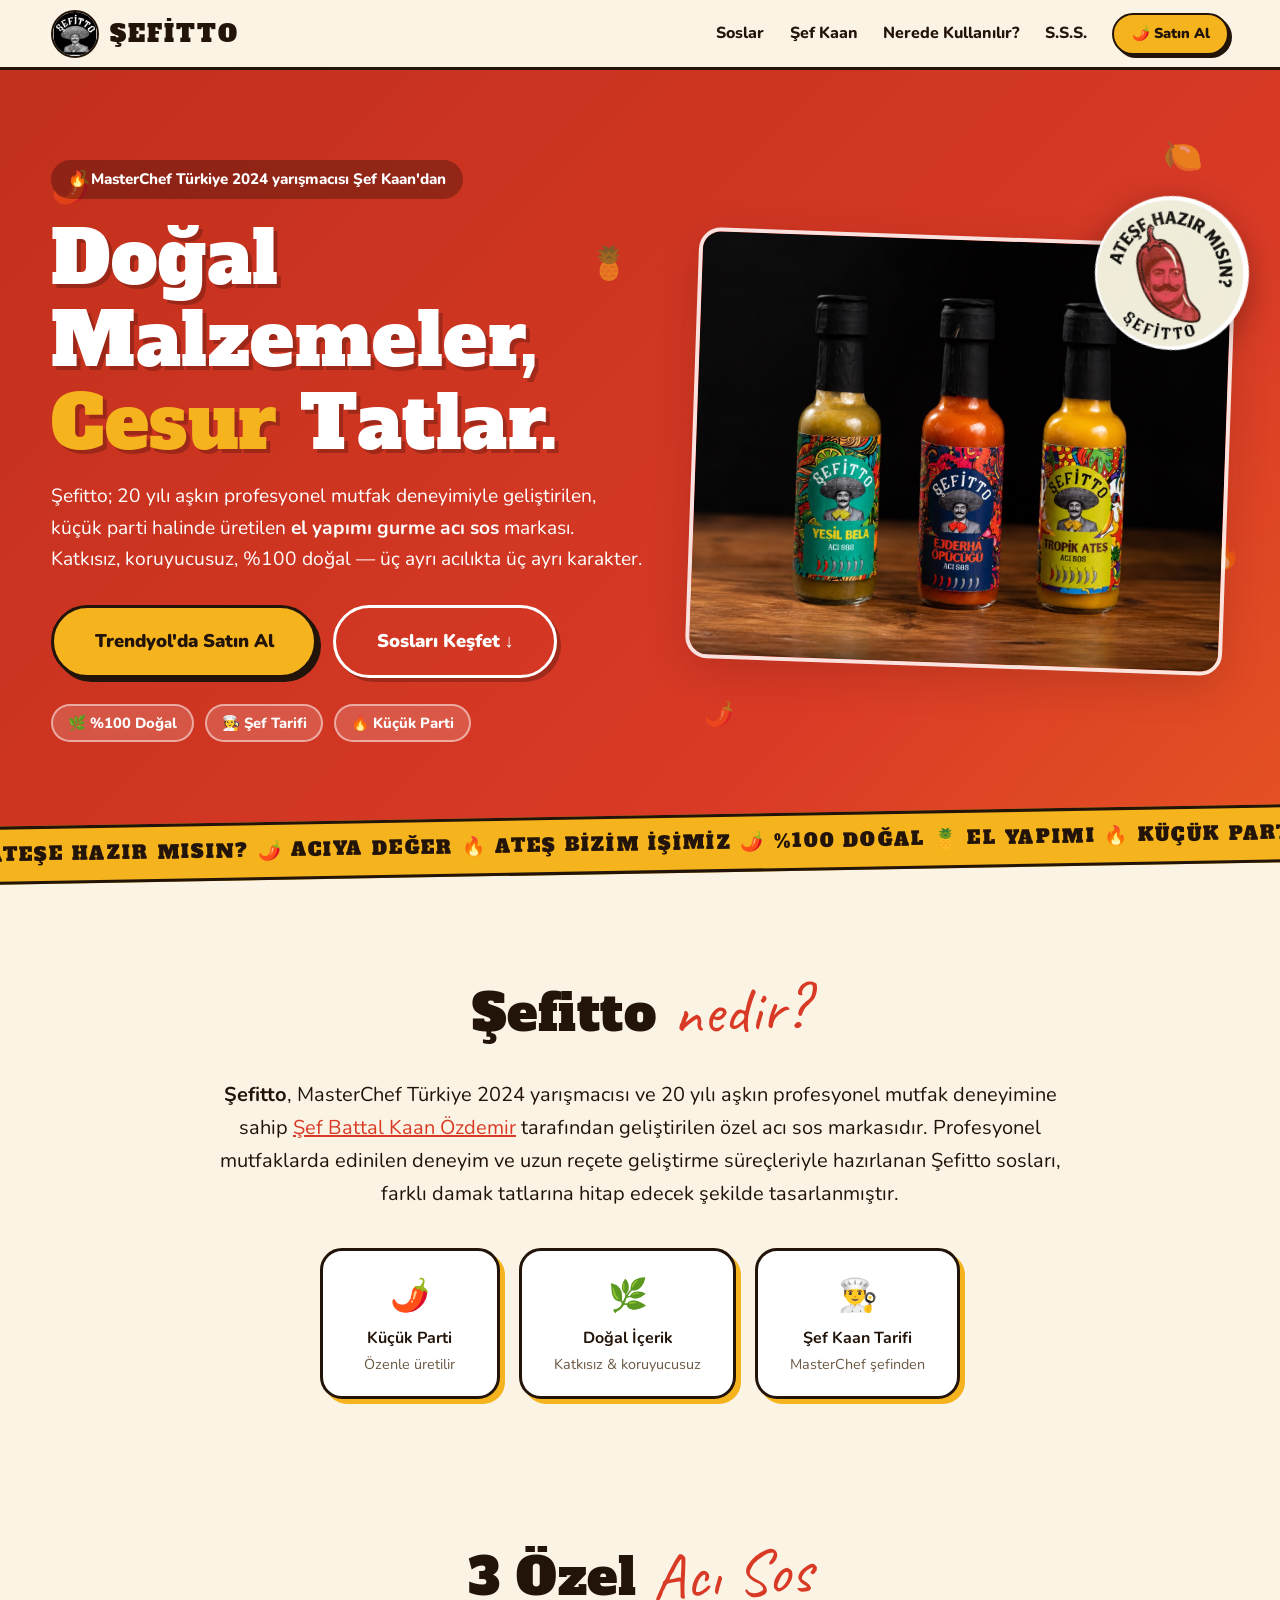
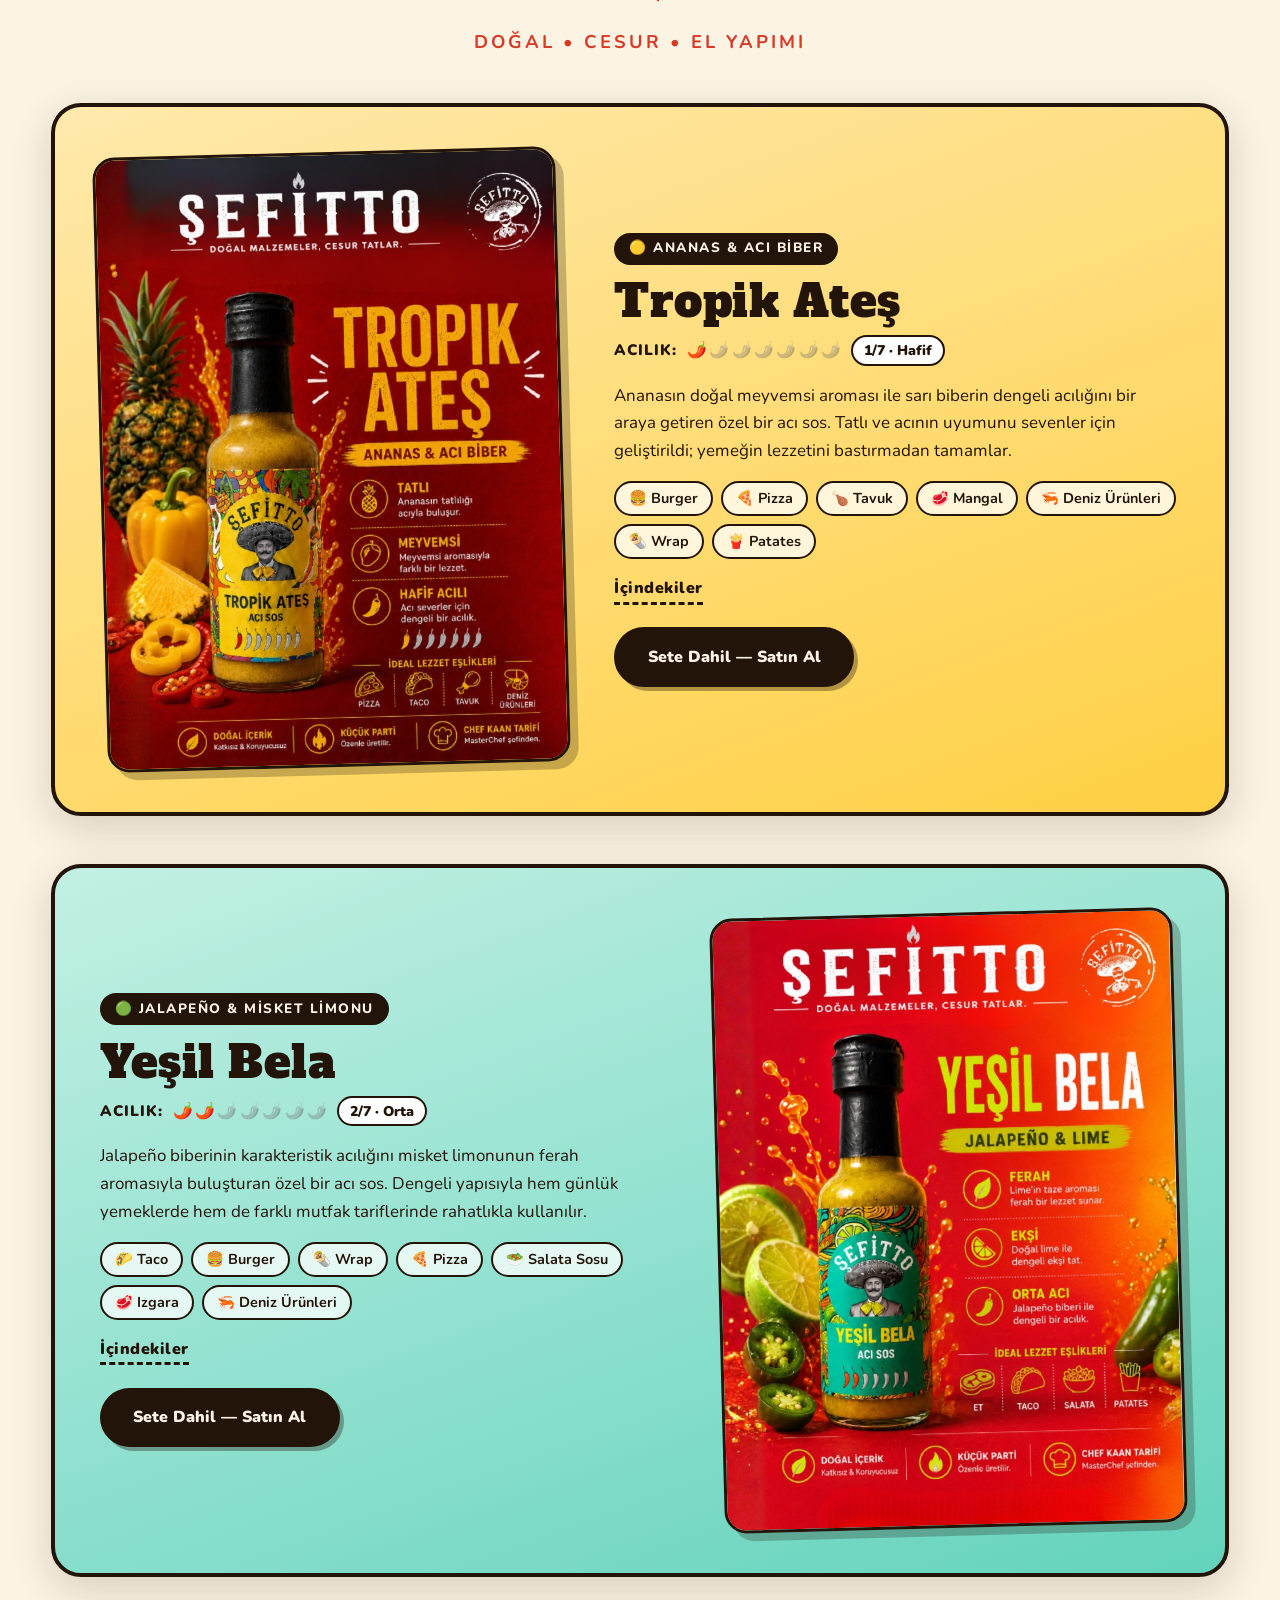
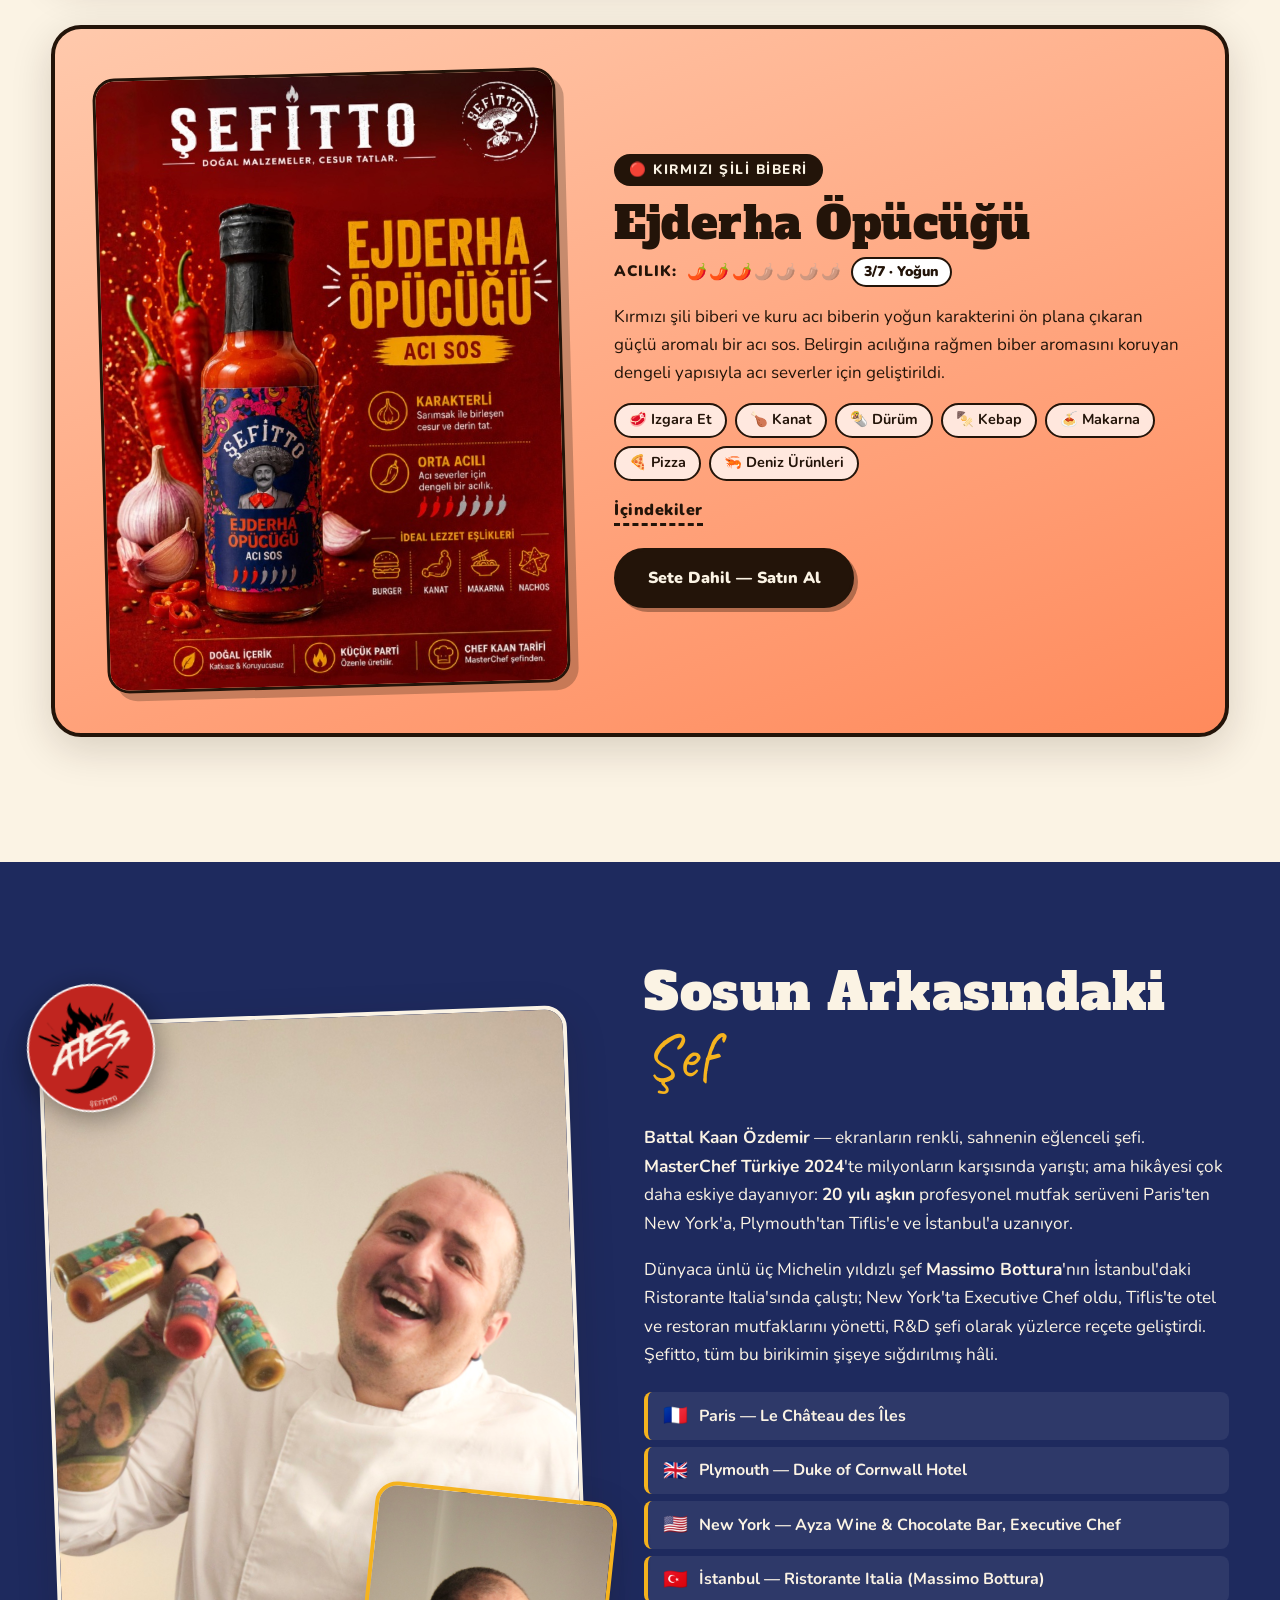
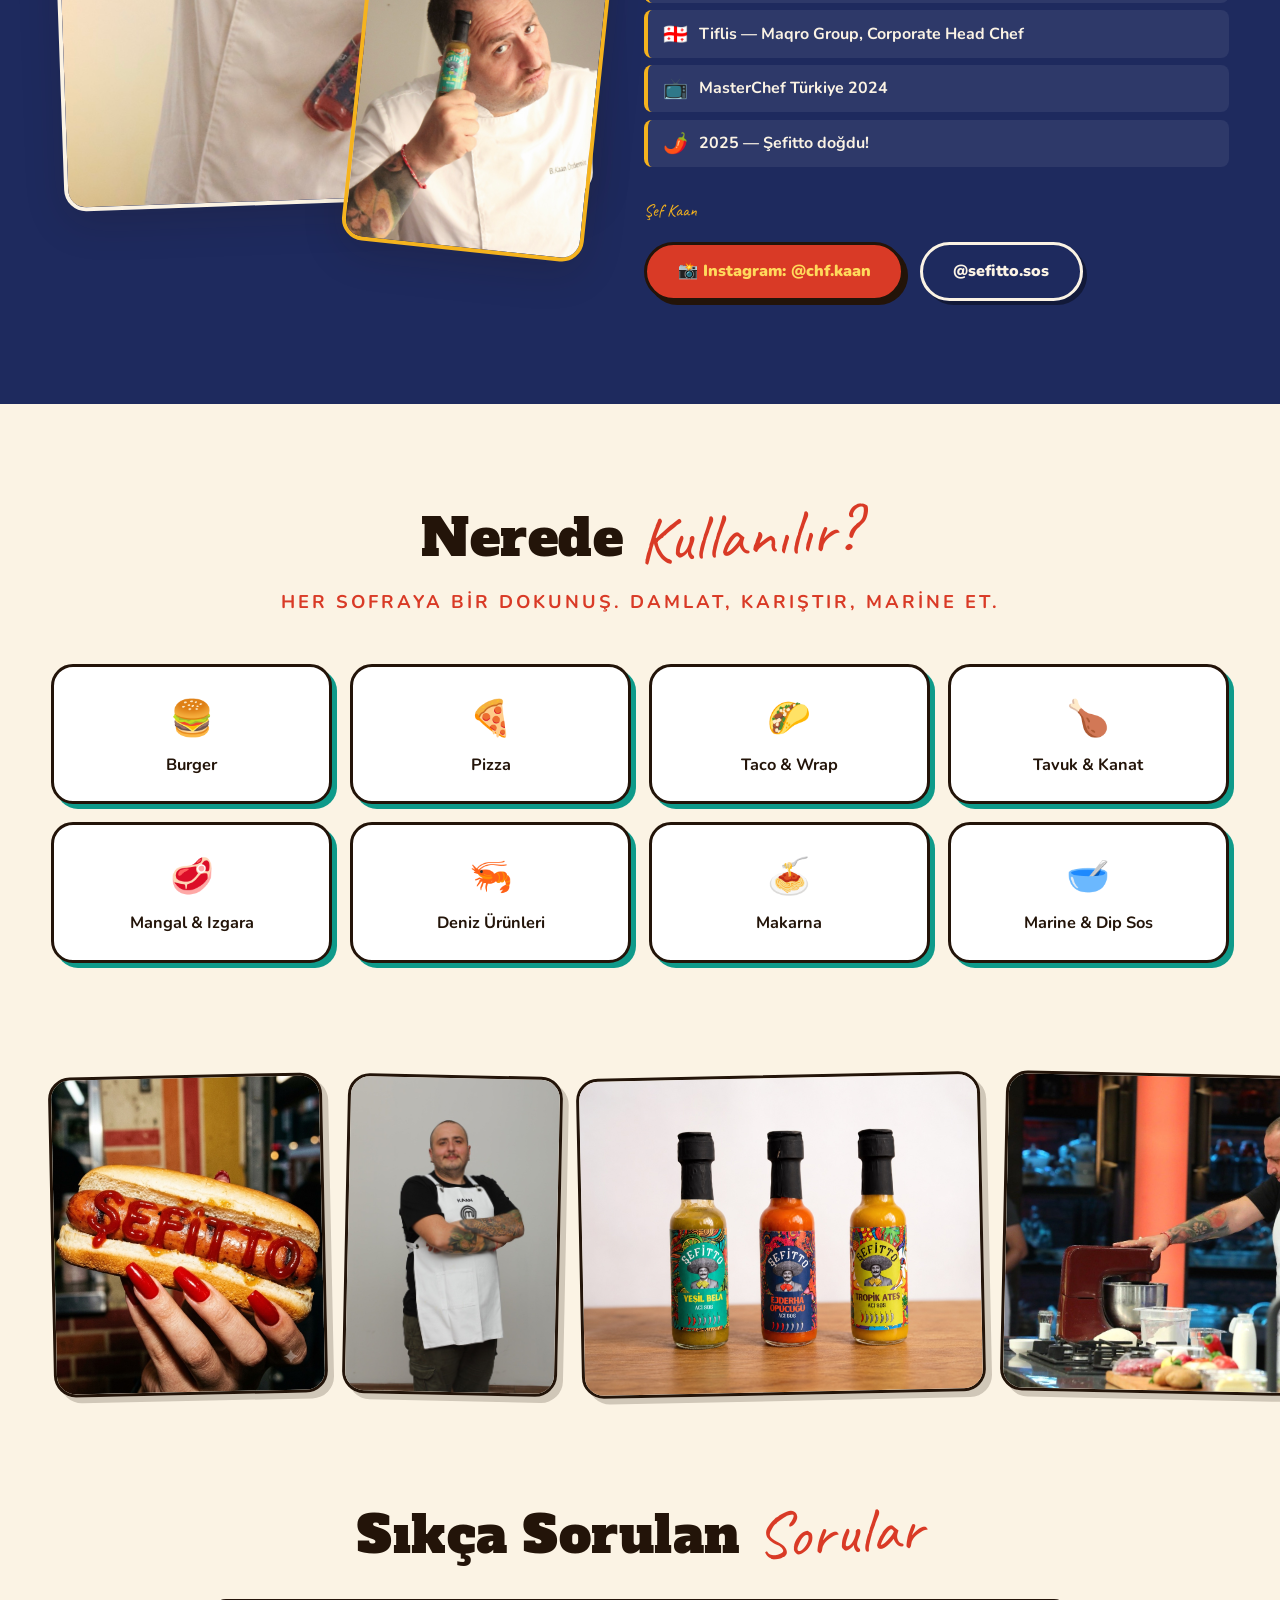
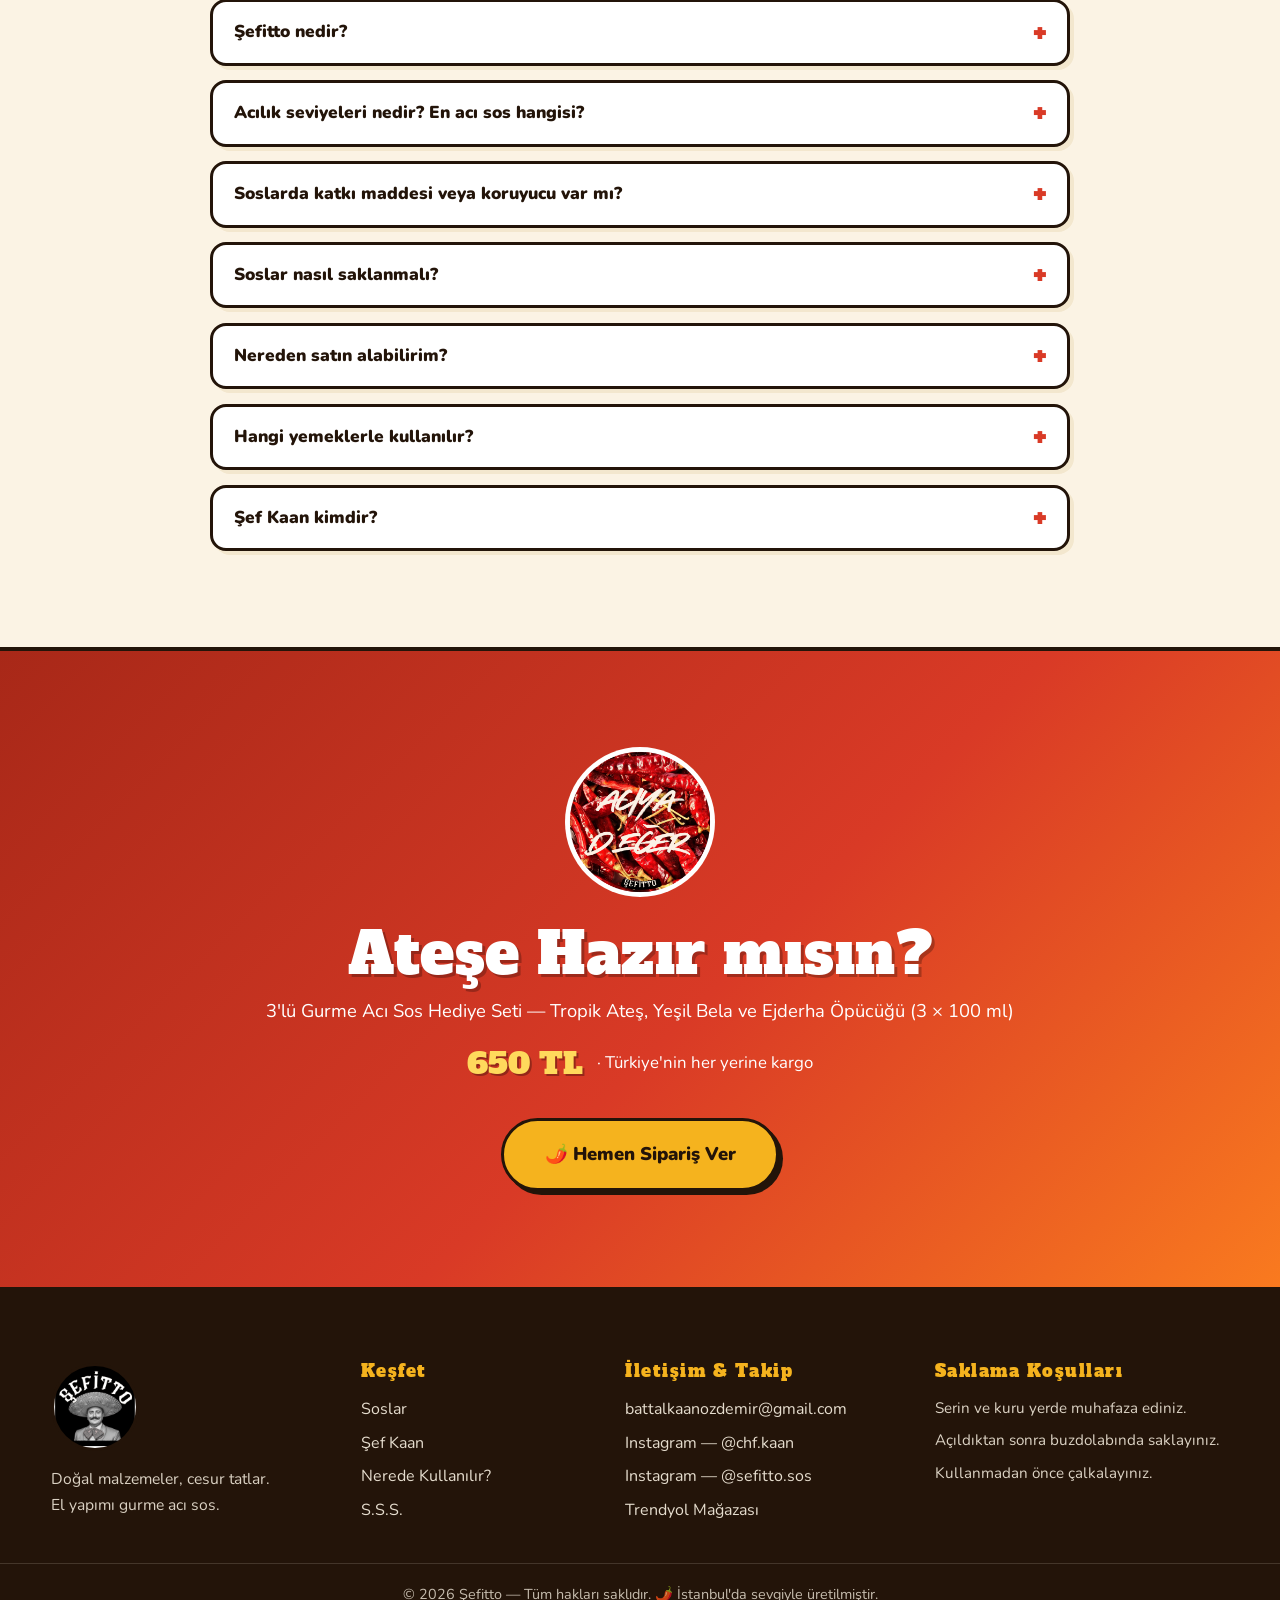
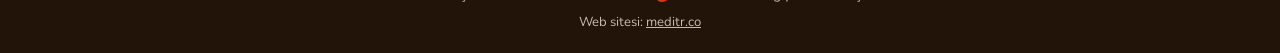
==== commit 18a2c726: "İletişim bilgileri ve meditr.co imzası eklendi Footer'a e-posta (battalkaanozdemir@gmail.com) ve İle" ====
--- a/index.html
+++ b/index.html
@@ -56,6 +56,12 @@
     "slogan": "Doğal Malzemeler, Cesur Tatlar.",
     "description": "Şefitto, MasterChef Türkiye 2024 yarışmacısı ve 20 yılı aşkın profesyonel mutfak deneyimine sahip Şef Battal Kaan Özdemir tarafından geliştirilen özel acı sos markasıdır.",
     "founder": { "@id": "https://www.sefitto.com/#kaanozdemir" },
+    "contactPoint": {
+      "@type": "ContactPoint",
+      "email": "battalkaanozdemir@gmail.com",
+      "contactType": "customer service",
+      "availableLanguage": ["Turkish", "English"]
+    },
     "sameAs": [
       "https://www.instagram.com/sefitto.sos",
       "https://www.trendyol.com/sefitto/3-lu-gurme-aci-sos-hediye-seti-3-x-100-ml-tropik-ates-yesil-bela-ve-ejderha-opucugu-p-1167927427"
@@ -459,10 +465,11 @@
         </ul>
       </div>
       <div class="footer-col">
-        <h3>Takip Et</h3>
+        <h3>İletişim & Takip</h3>
         <ul>
+          <li><a href="mailto:battalkaanozdemir@gmail.com">battalkaanozdemir@gmail.com</a></li>
+          <li><a href="https://www.instagram.com/chf.kaan" target="_blank" rel="noopener">Instagram — @chf.kaan</a></li>
           <li><a href="https://www.instagram.com/sefitto.sos" target="_blank" rel="noopener">Instagram — @sefitto.sos</a></li>
-          <li><a href="https://www.instagram.com/chf.kaan" target="_blank" rel="noopener">Instagram — @chf.kaan</a></li>
           <li><a href="https://www.trendyol.com/sefitto/3-lu-gurme-aci-sos-hediye-seti-3-x-100-ml-tropik-ates-yesil-bela-ve-ejderha-opucugu-p-1167927427" target="_blank" rel="noopener">Trendyol Mağazası</a></li>
         </ul>
       </div>
@@ -477,6 +484,7 @@
     </div>
     <div class="footer-bottom">
       <p>© 2026 Şefitto — Tüm hakları saklıdır. 🌶️ İstanbul'da sevgiyle üretilmiştir.</p>
+      <p class="builder-credit">Web sitesi: <a href="https://meditr.co" target="_blank" rel="noopener">meditr.co</a></p>
     </div>
   </footer>
 
--- a/css/style.css
+++ b/css/style.css
@@ -333,6 +333,8 @@
 .footer-col a:hover { color: var(--yellow-light); text-decoration: underline; }
 .footer-col .plain li { opacity: .85; font-size: .95rem; }
 .footer-bottom { border-top: 1px solid rgba(251,243,228,.2); padding: 1.2rem 0; text-align: center; font-size: .9rem; opacity: .75; }
+.builder-credit { margin-top: .3rem; font-size: .82rem; }
+.builder-credit a { color: var(--cream); }
 
 /* ---------- Reveal animations ---------- */
 .reveal { opacity: 0; transform: translateY(28px); transition: opacity .7s ease, transform .7s ease; }
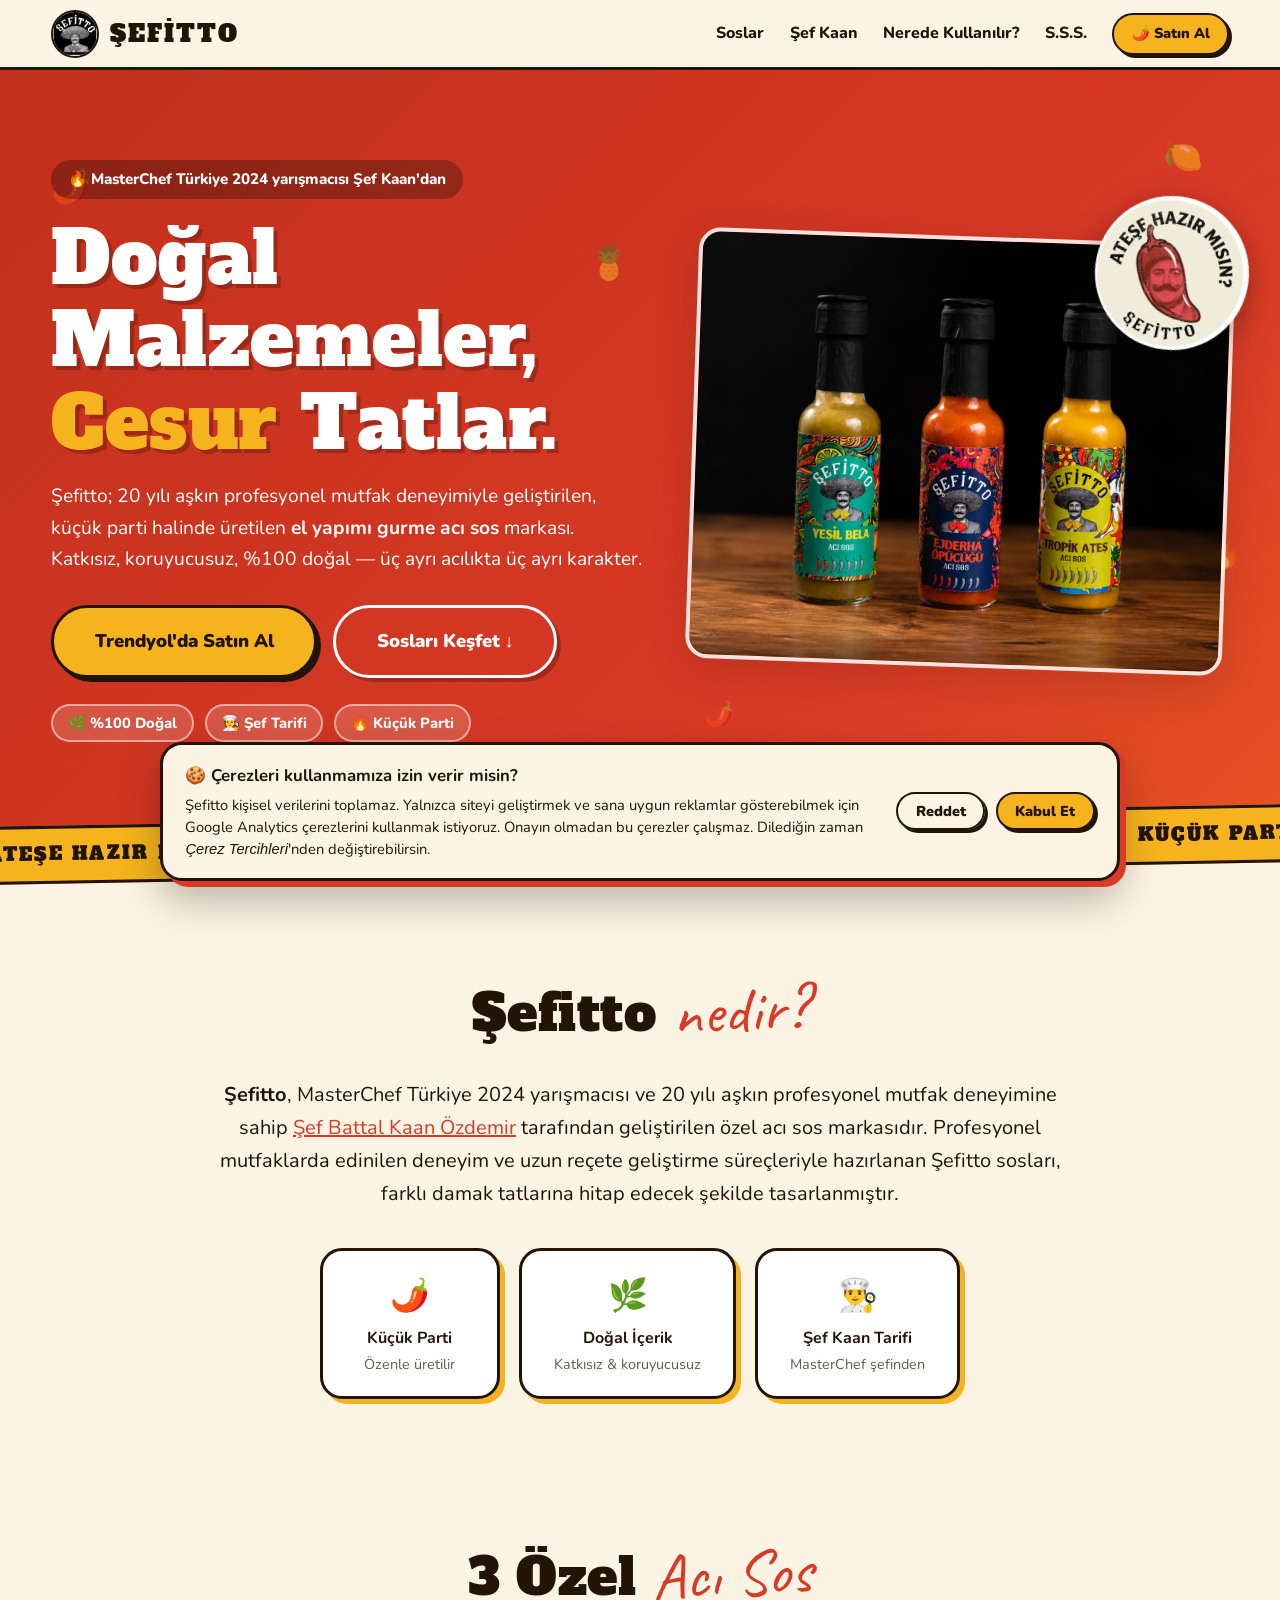
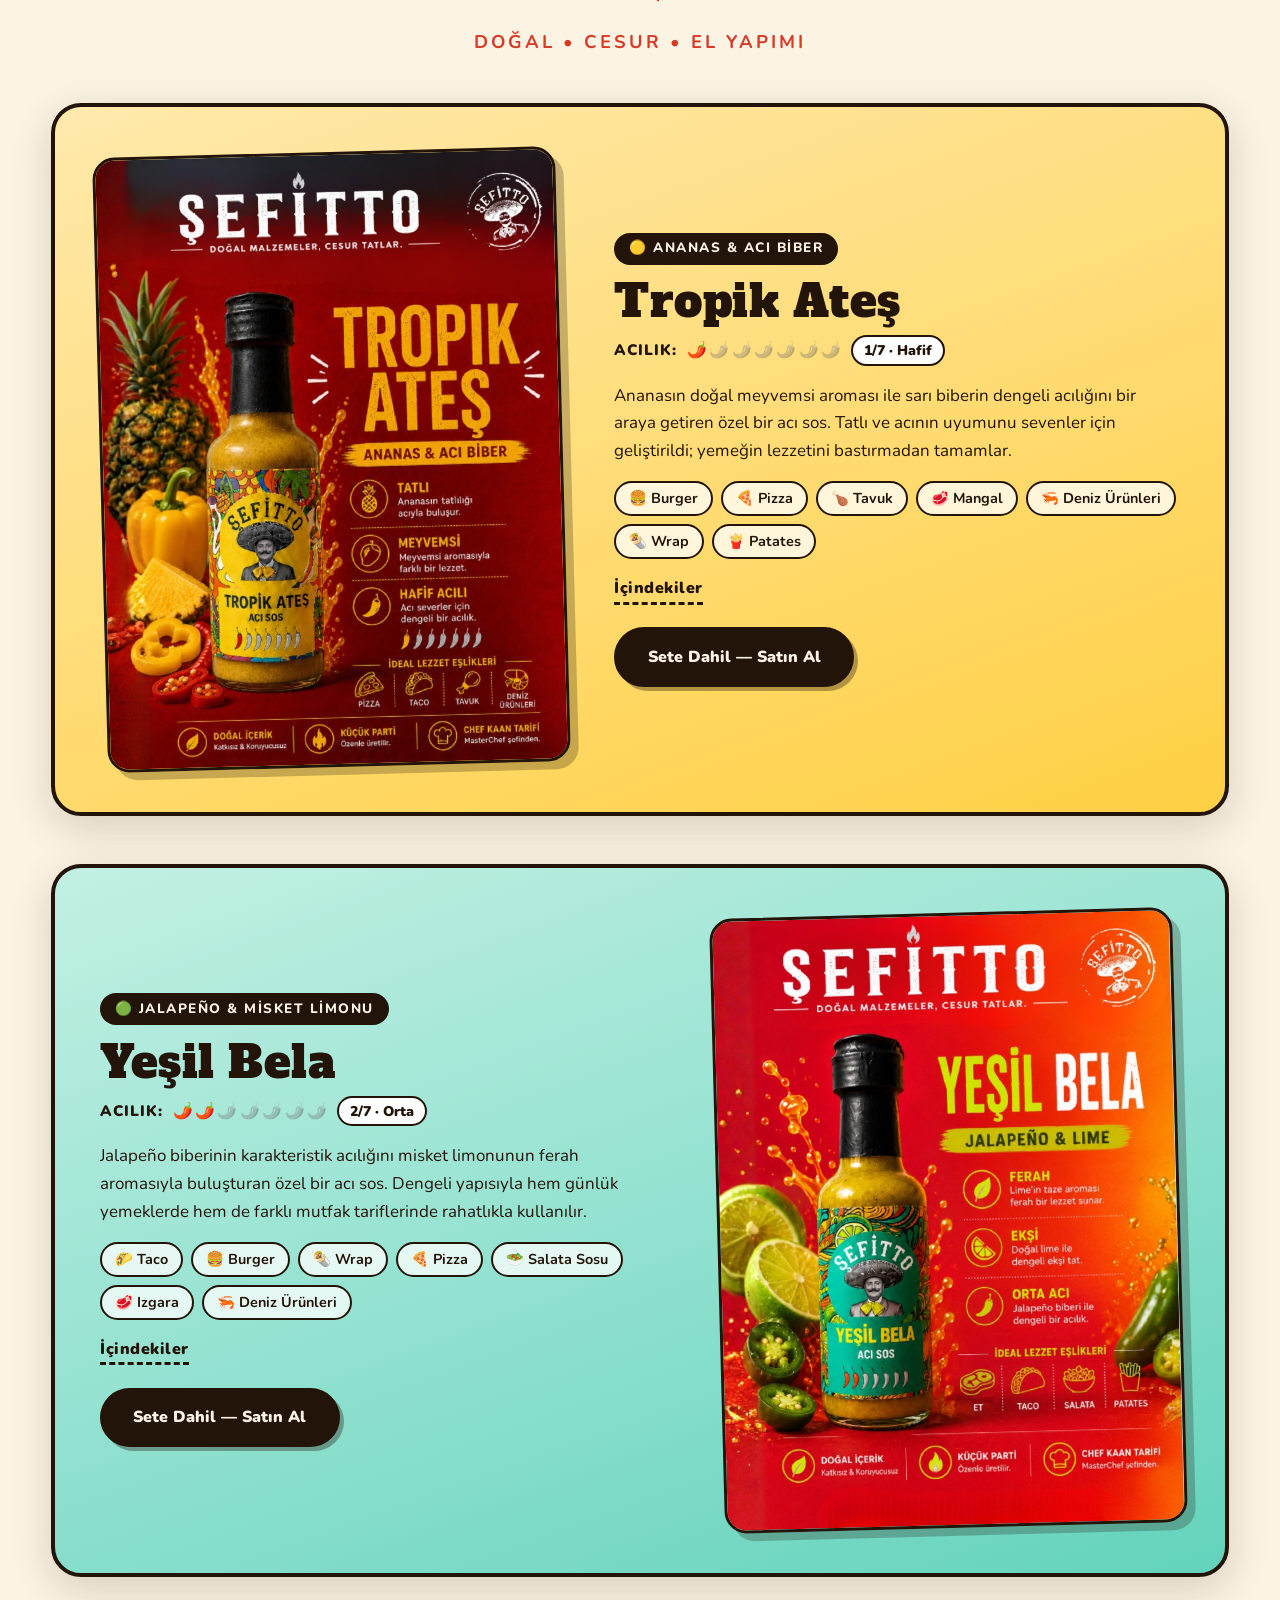
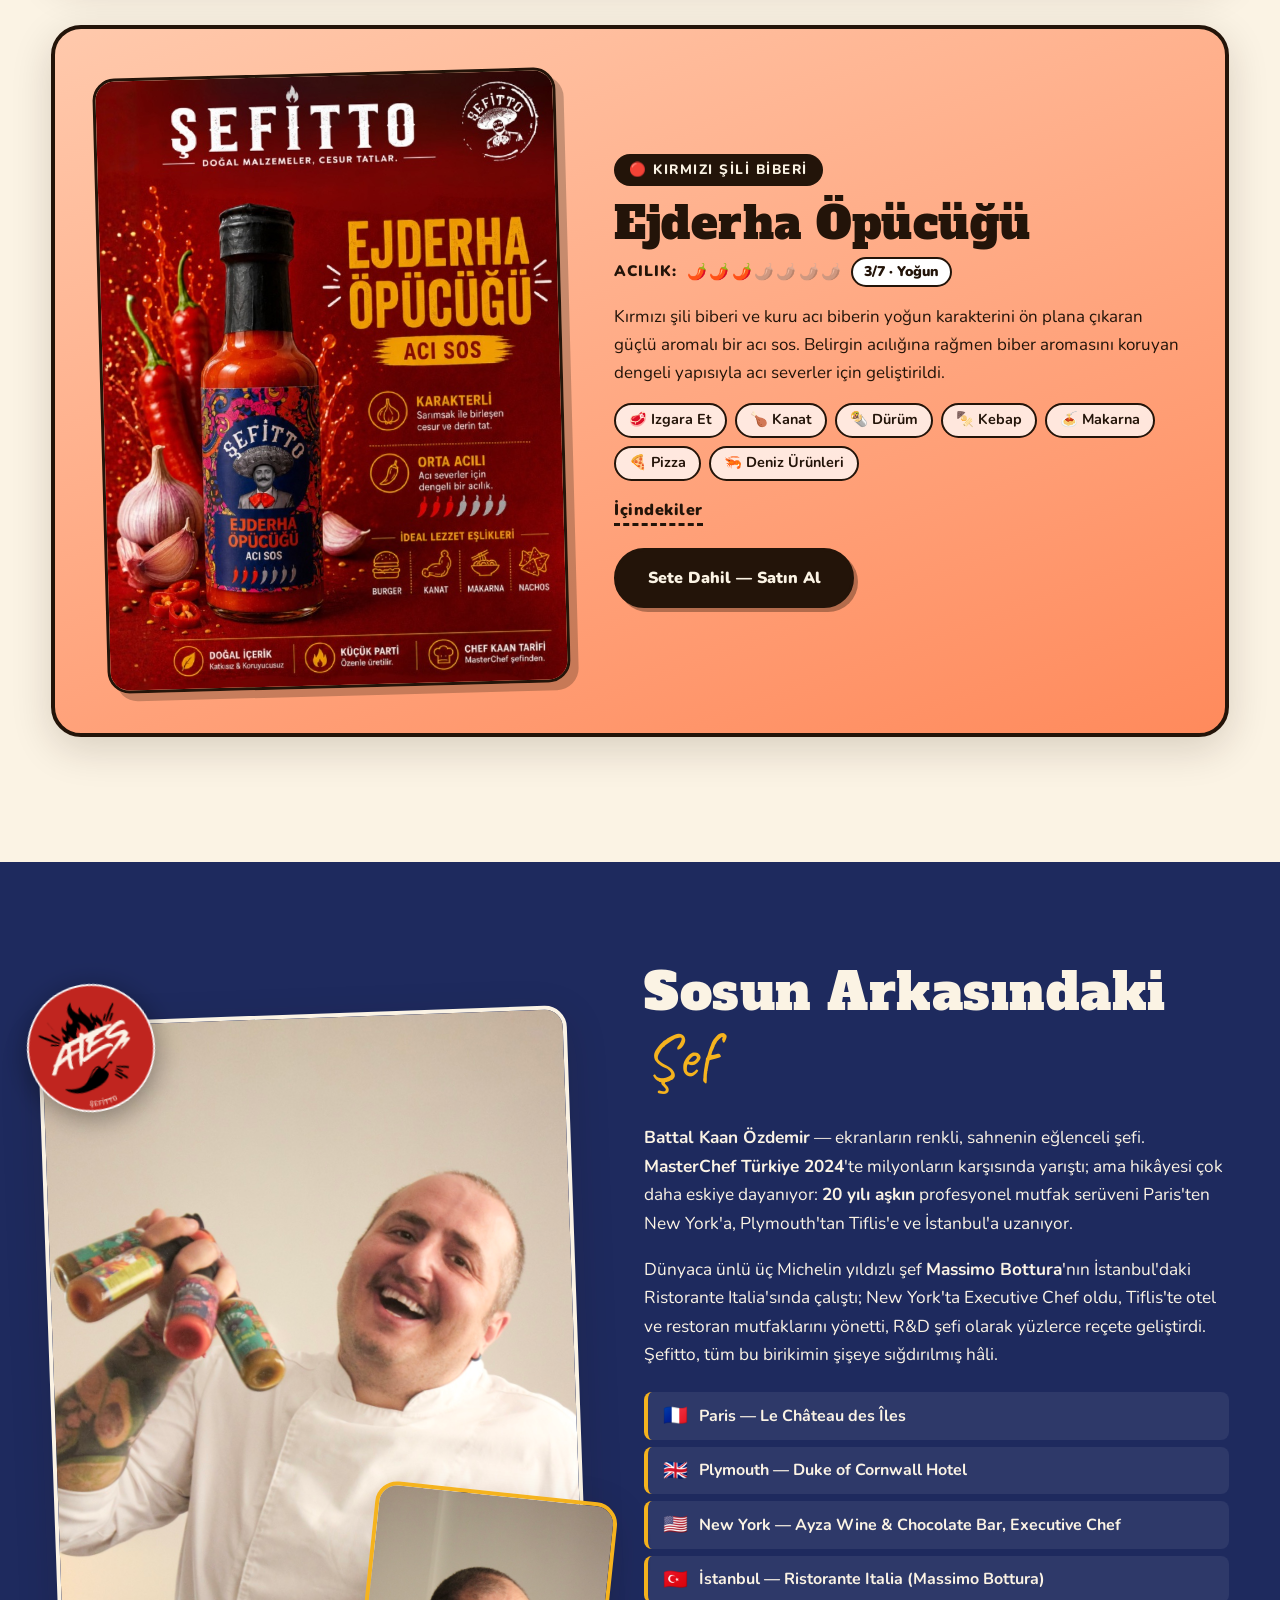
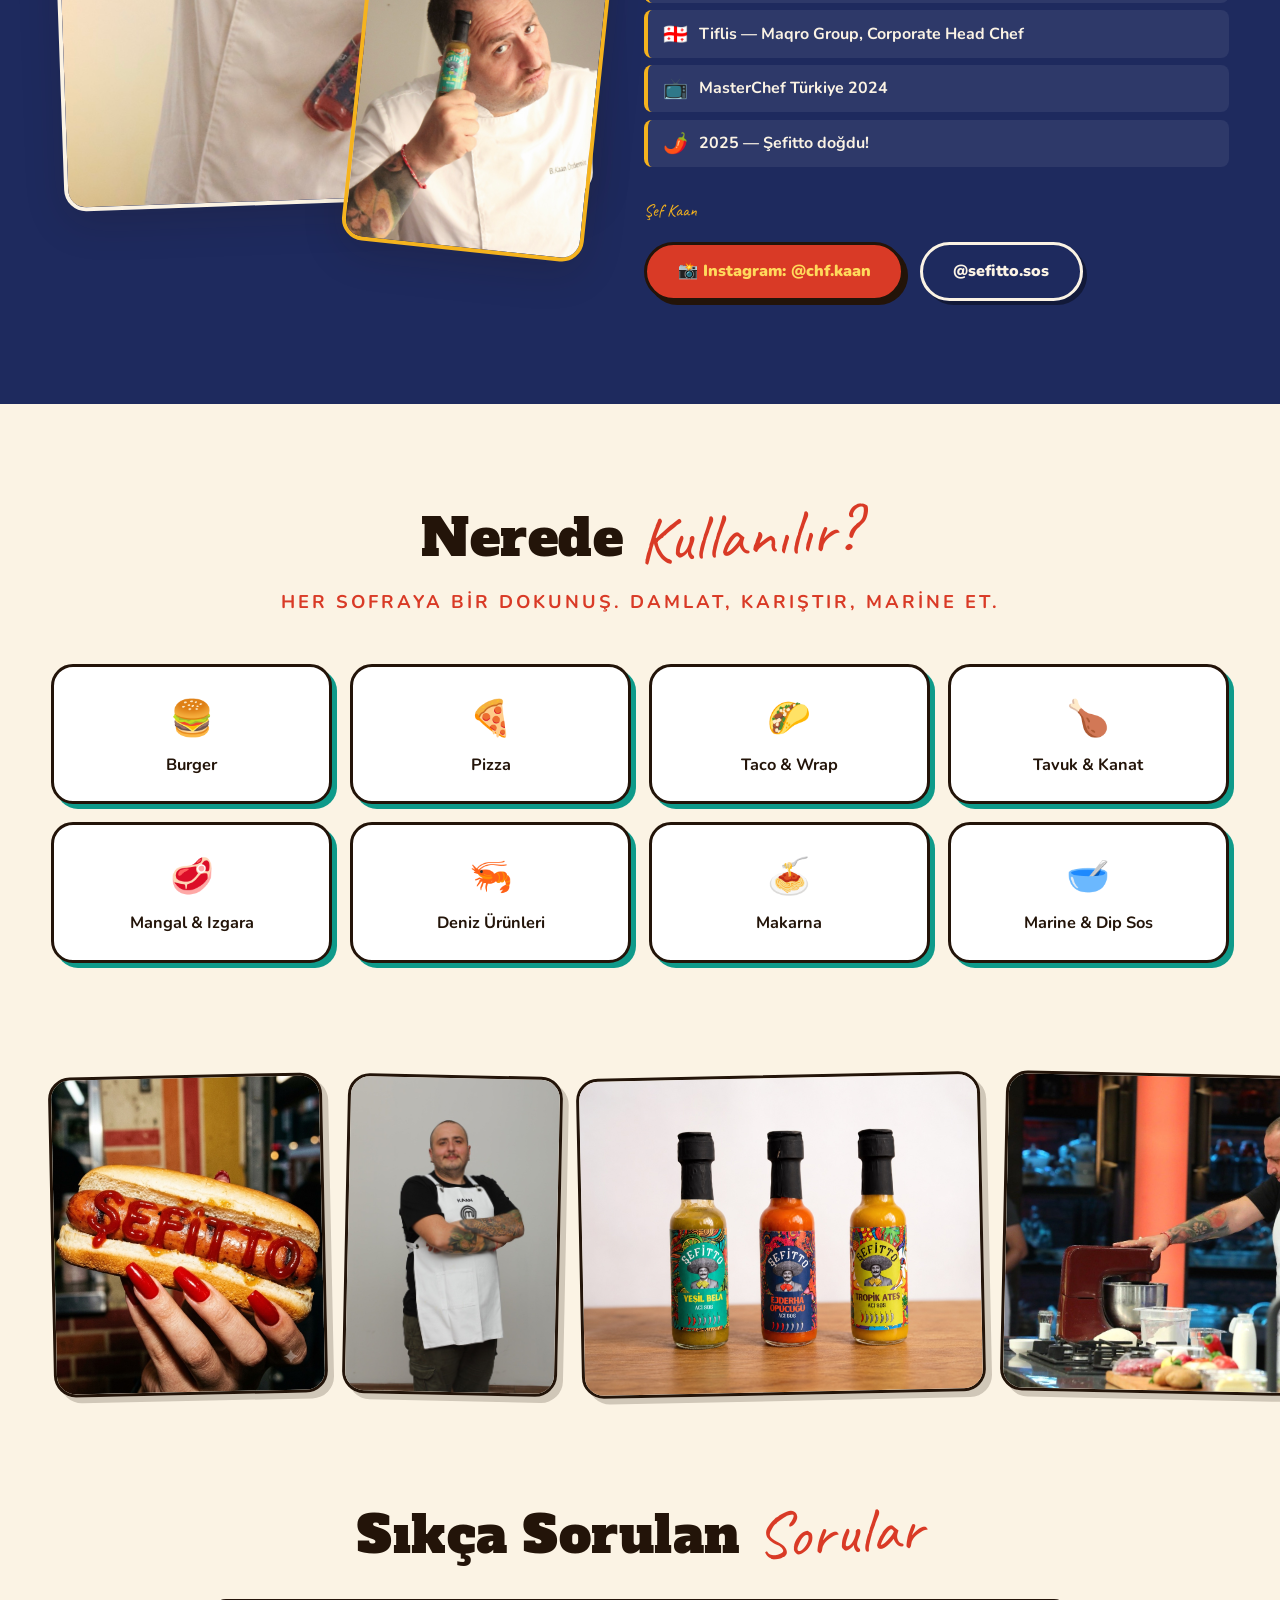
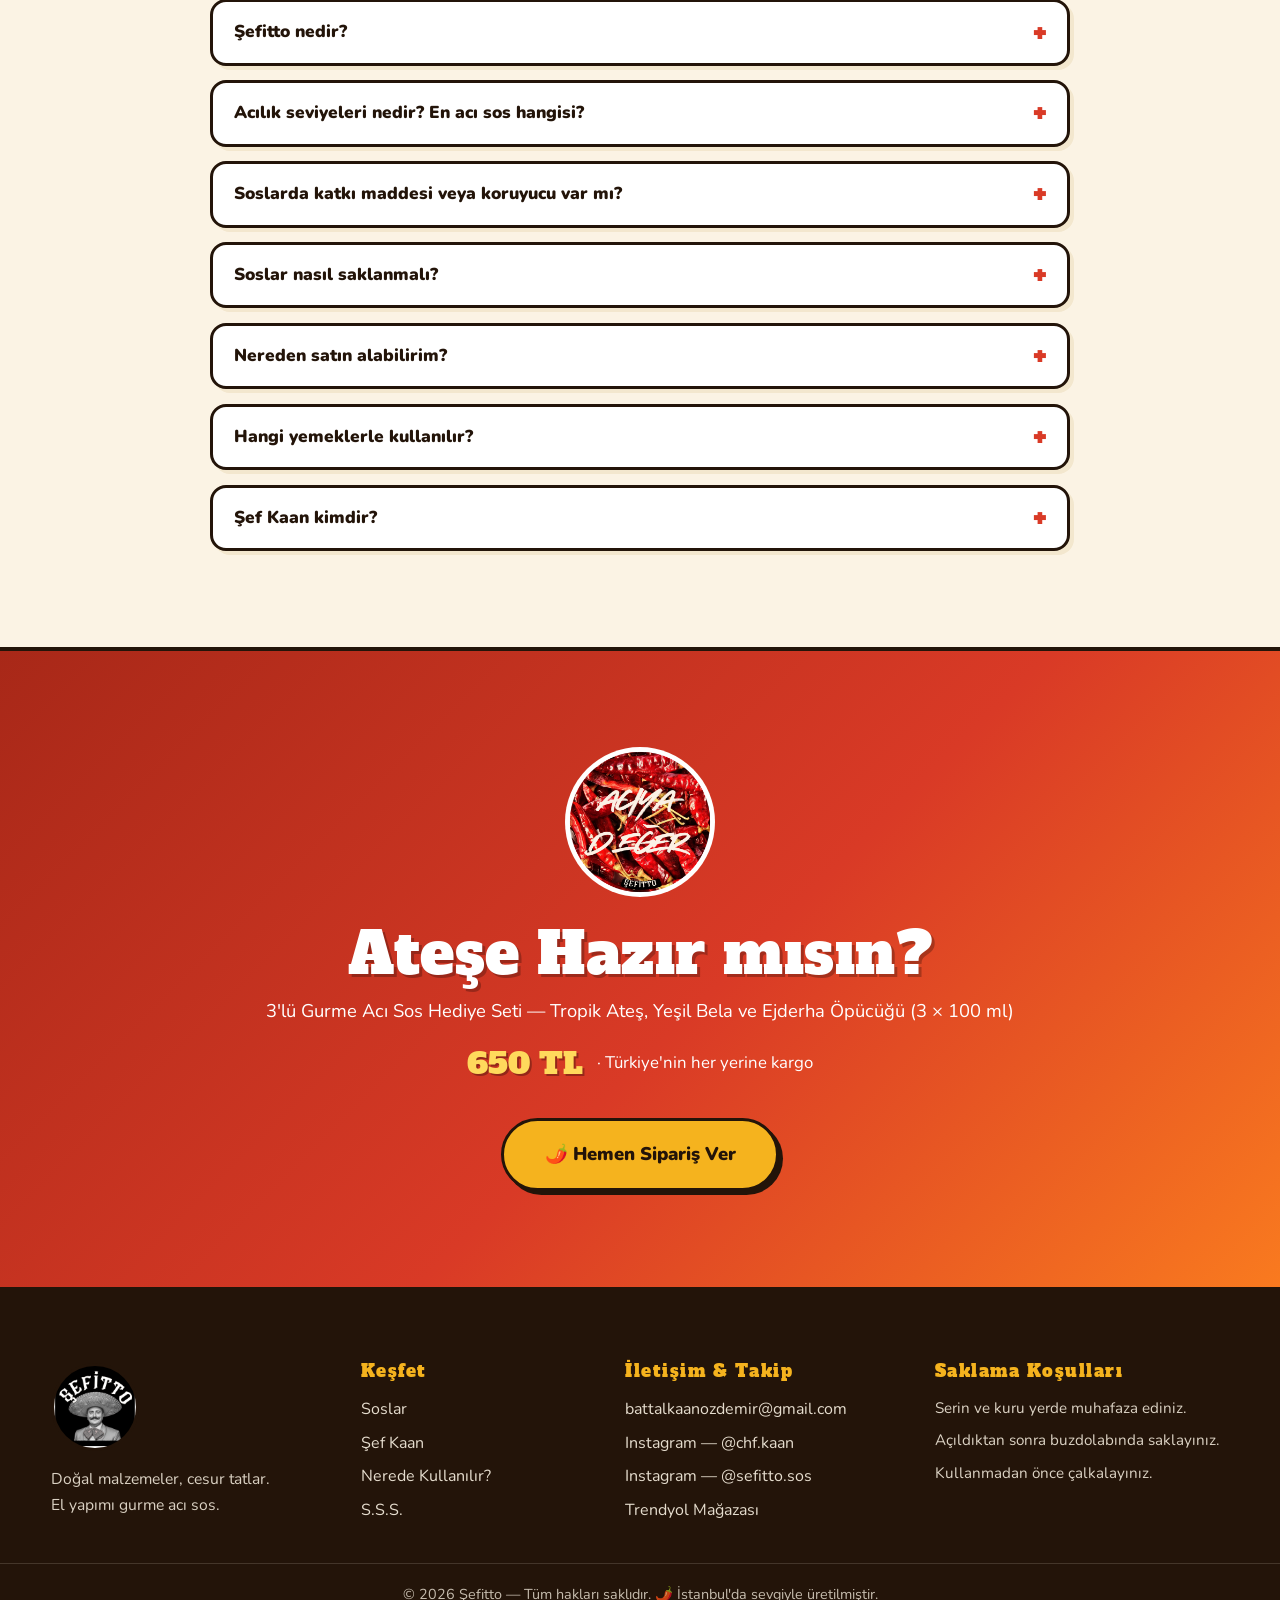
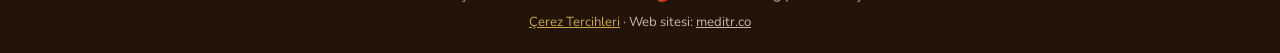
==== commit 038b5f90: "KVKK çerez onay bandı + Google Consent Mode v2 Reklam ve analiz çerezleri kullanıcı onayına kadar 'd" ====
--- a/index.html
+++ b/index.html
@@ -3,6 +3,39 @@
 <head>
   <meta charset="UTF-8">
   <meta name="viewport" content="width=device-width, initial-scale=1.0">
+
+  <!-- Google tag (gtag.js) with Consent Mode v2 (KVKK/GDPR) -->
+  <script async src="https://www.googletagmanager.com/gtag/js?id=G-EYJNQK4SRW"></script>
+  <script>
+    window.dataLayer = window.dataLayer || [];
+    function gtag(){dataLayer.push(arguments);}
+    gtag('js', new Date());
+
+    // KVKK: reklam ve analiz çerezleri kullanıcı onayına kadar kapalı
+    gtag('consent', 'default', {
+      'ad_storage': 'denied',
+      'ad_user_data': 'denied',
+      'ad_personalization': 'denied',
+      'analytics_storage': 'denied',
+      'functionality_storage': 'granted',
+      'security_storage': 'granted',
+      'wait_for_update': 500
+    });
+
+    // Önceki onayı geri yükle (config'ten önce, çerez sızmasını önlemek için)
+    try {
+      if (localStorage.getItem('sefitto-consent') === 'granted') {
+        gtag('consent', 'update', {
+          'ad_storage': 'granted',
+          'ad_user_data': 'granted',
+          'ad_personalization': 'granted',
+          'analytics_storage': 'granted'
+        });
+      }
+    } catch (e) {}
+
+    gtag('config', 'G-EYJNQK4SRW');
+  </script>
   <title>Şefitto | Gurme Acı Sos — Şef Kaan Özdemir'den Doğal & El Yapımı Hot Sauce</title>
   <meta name="description" content="Şefitto, MasterChef Türkiye 2024 yarışmacısı Şef Battal Kaan Özdemir'in geliştirdiği el yapımı gurme acı sos markası. Tropik Ateş, Yeşil Bela ve Ejderha Öpücüğü — %100 doğal, katkısız, küçük parti üretim.">
   <meta name="keywords" content="acı sos, hot sauce, gurme sos, el yapımı acı sos, Şefitto, Şef Kaan Özdemir, MasterChef, Tropik Ateş, Yeşil Bela, Ejderha Öpücüğü, jalapeño sos, şili sos, ananaslı acı sos">
@@ -42,7 +75,7 @@
   <link href="https://fonts.googleapis.com/css2?family=Alfa+Slab+One&family=Nunito:ital,wght@0,400;0,600;0,700;0,800;0,900;1,400&family=Caveat:wght@600;700&display=swap" rel="stylesheet">
 
   <link rel="preload" as="image" href="/assets/img/sauces-all-three-dark.jpg">
-  <link rel="stylesheet" href="/css/style.css">
+  <link rel="stylesheet" href="/css/style.css?v=2">
 
   <!-- Structured Data: Organization / Brand -->
   <script type="application/ld+json">
@@ -484,10 +517,27 @@
     </div>
     <div class="footer-bottom">
       <p>© 2026 Şefitto — Tüm hakları saklıdır. 🌶️ İstanbul'da sevgiyle üretilmiştir.</p>
-      <p class="builder-credit">Web sitesi: <a href="https://meditr.co" target="_blank" rel="noopener">meditr.co</a></p>
+      <p class="builder-credit">
+        <button type="button" class="cookie-settings-link" id="cookie-settings">Çerez Tercihleri</button>
+        · Web sitesi: <a href="https://meditr.co" target="_blank" rel="noopener">meditr.co</a>
+      </p>
     </div>
   </footer>
 
-  <script src="/js/main.js" defer></script>
+  <!-- KVKK / Çerez Onay Bandı -->
+  <div class="cookie-banner" id="cookie-banner" role="dialog" aria-live="polite" aria-label="Çerez tercihleri" hidden>
+    <div class="cookie-inner">
+      <div class="cookie-text">
+        <strong>🍪 Çerezleri kullanmamıza izin verir misin?</strong>
+        <p>Şefitto kişisel verilerini toplamaz. Yalnızca siteyi geliştirmek ve sana uygun reklamlar gösterebilmek için Google Analytics çerezlerini kullanmak istiyoruz. Onayın olmadan bu çerezler çalışmaz. Dilediğin zaman <em>Çerez Tercihleri</em>'nden değiştirebilirsin.</p>
+      </div>
+      <div class="cookie-actions">
+        <button type="button" class="btn btn-small btn-ghost-dark" id="cookie-reject">Reddet</button>
+        <button type="button" class="btn btn-small btn-yellow" id="cookie-accept">Kabul Et</button>
+      </div>
+    </div>
+  </div>
+
+  <script src="/js/main.js?v=2" defer></script>
 </body>
 </html>
--- a/css/style.css
+++ b/css/style.css
@@ -335,6 +335,39 @@
 .footer-bottom { border-top: 1px solid rgba(251,243,228,.2); padding: 1.2rem 0; text-align: center; font-size: .9rem; opacity: .75; }
 .builder-credit { margin-top: .3rem; font-size: .82rem; }
 .builder-credit a { color: var(--cream); }
+.cookie-settings-link {
+  background: none; border: none; color: var(--yellow-light);
+  font: inherit; cursor: pointer; padding: 0; text-decoration: underline;
+}
+.cookie-settings-link:hover { color: #fff; }
+
+/* ---------- Cookie banner (KVKK) ---------- */
+.cookie-banner {
+  position: fixed; left: 50%; bottom: 1.2rem; transform: translateX(-50%);
+  width: min(960px, 94%); z-index: 100;
+  background: var(--cream); color: var(--ink);
+  border: 3px solid var(--ink); border-radius: var(--radius);
+  box-shadow: 6px 6px 0 var(--red), 0 18px 40px rgba(0,0,0,.28);
+  animation: cookieUp .45s ease both;
+}
+.cookie-banner[hidden] { display: none; }
+@keyframes cookieUp {
+  from { opacity: 0; transform: translate(-50%, 30px); }
+  to { opacity: 1; transform: translate(-50%, 0); }
+}
+.cookie-inner {
+  display: flex; align-items: center; gap: 1.4rem;
+  padding: 1.1rem 1.4rem;
+}
+.cookie-text strong { display: block; font-size: 1.05rem; margin-bottom: .25rem; }
+.cookie-text p { font-size: .92rem; line-height: 1.5; margin: 0; }
+.cookie-actions { display: flex; gap: .7rem; flex-shrink: 0; }
+.cookie-banner .btn-ghost-dark { color: var(--ink); border-color: var(--ink); box-shadow: 3px 3px 0 var(--ink); }
+@media (max-width: 720px) {
+  .cookie-inner { flex-direction: column; align-items: stretch; gap: 1rem; text-align: left; }
+  .cookie-actions { justify-content: stretch; }
+  .cookie-actions .btn { flex: 1; text-align: center; }
+}
 
 /* ---------- Reveal animations ---------- */
 .reveal { opacity: 0; transform: translateY(28px); transition: opacity .7s ease, transform .7s ease; }
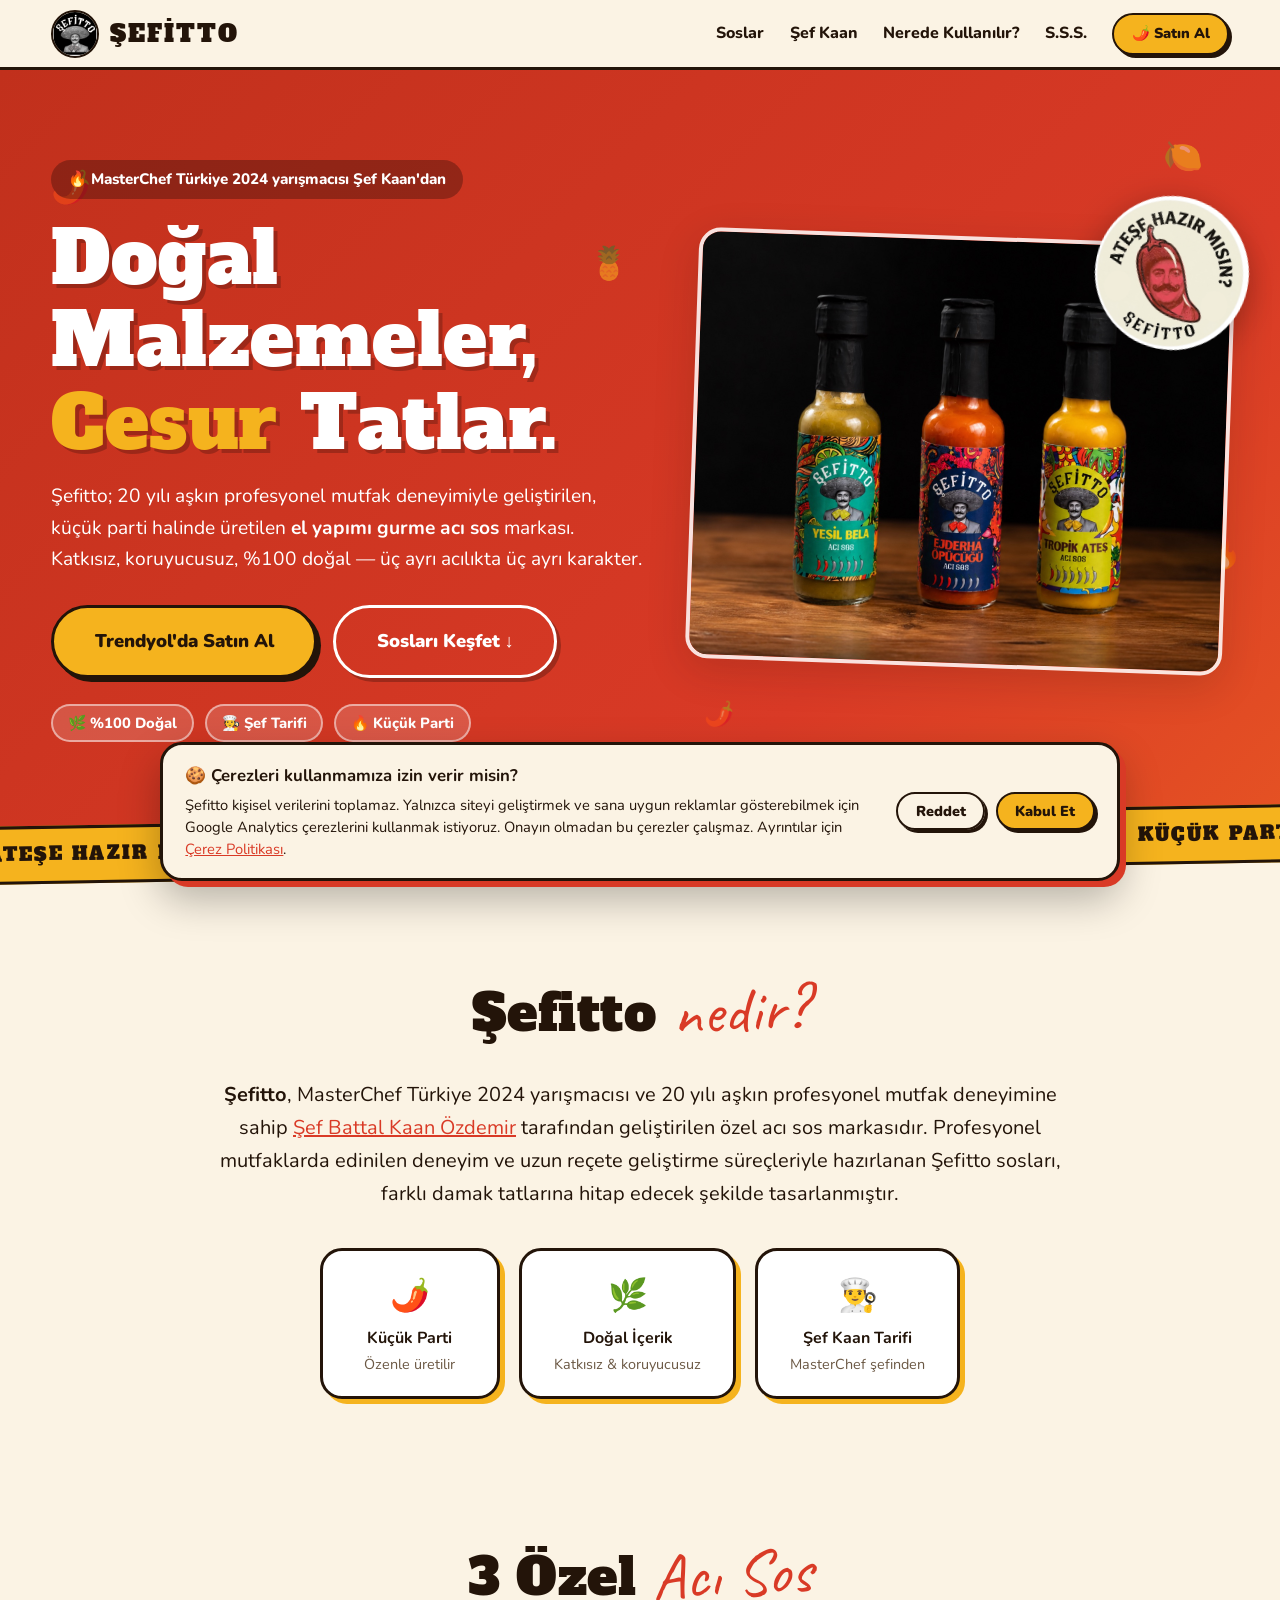
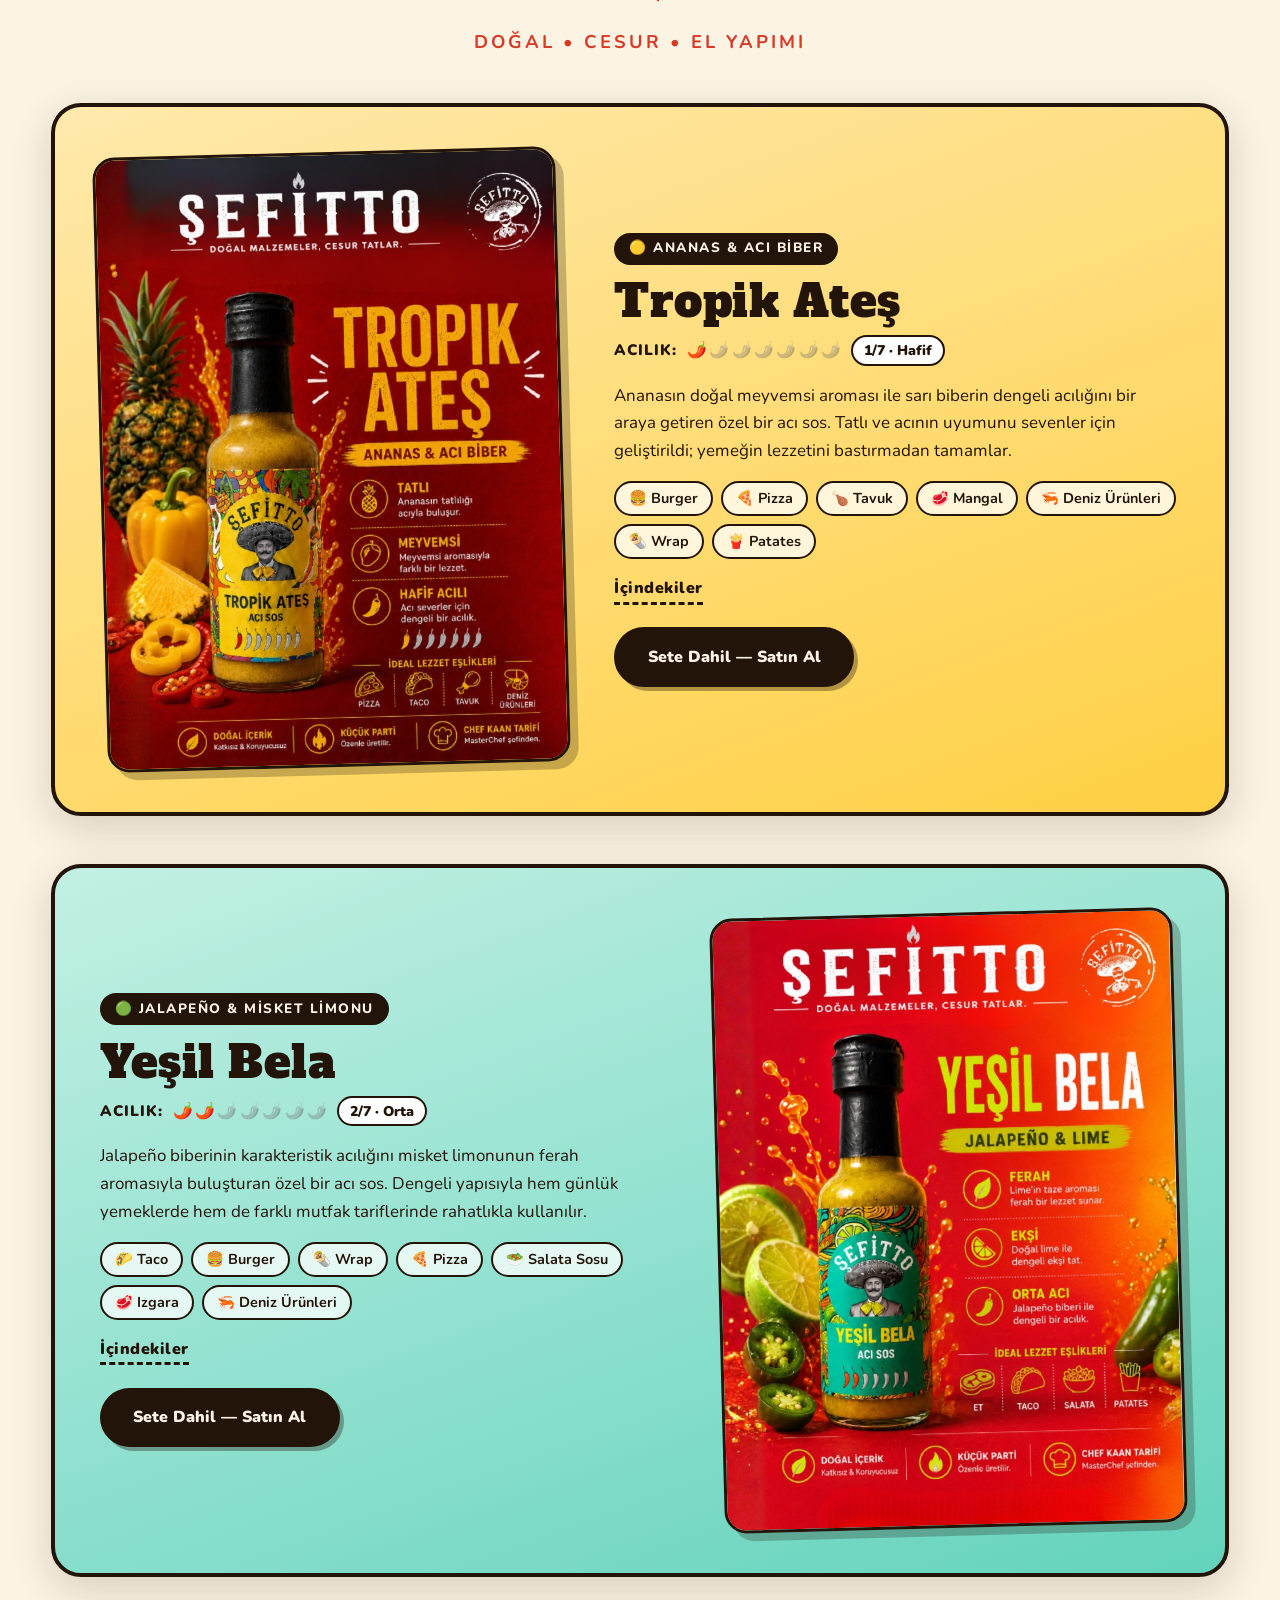
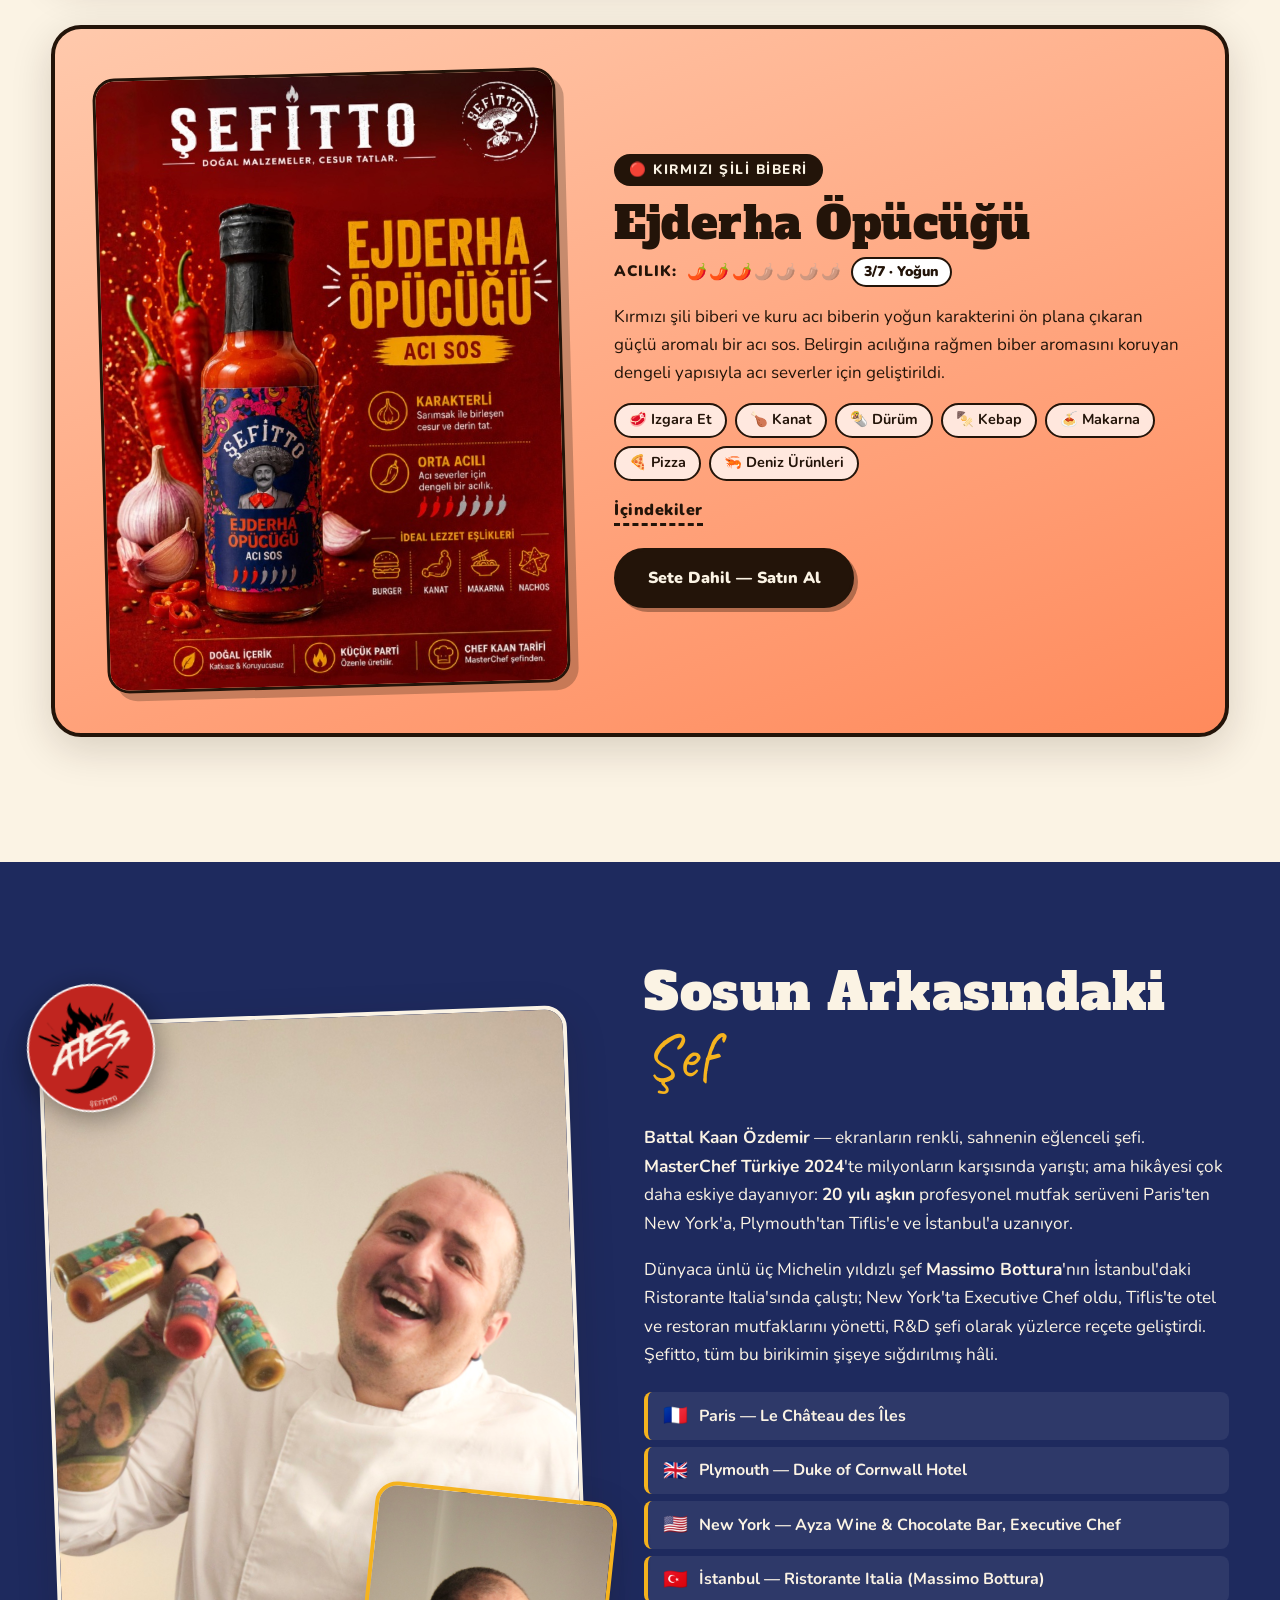
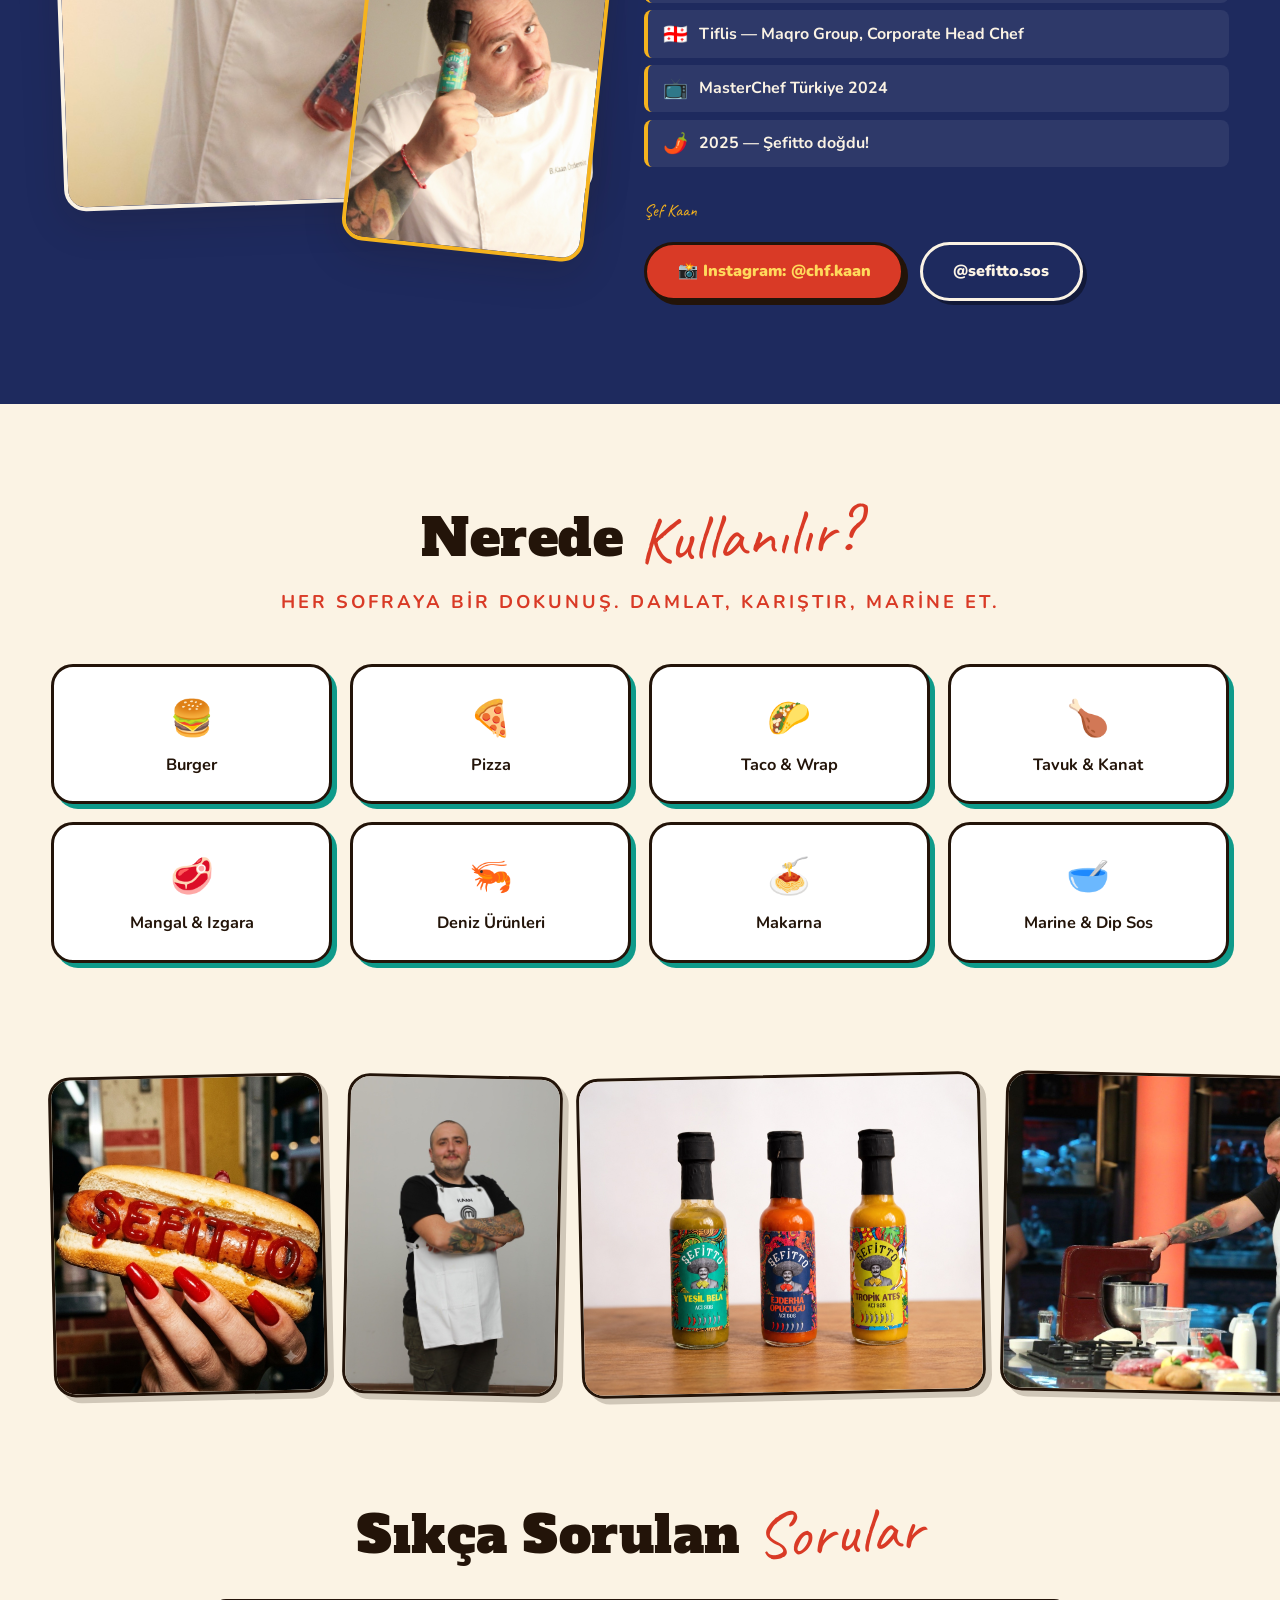
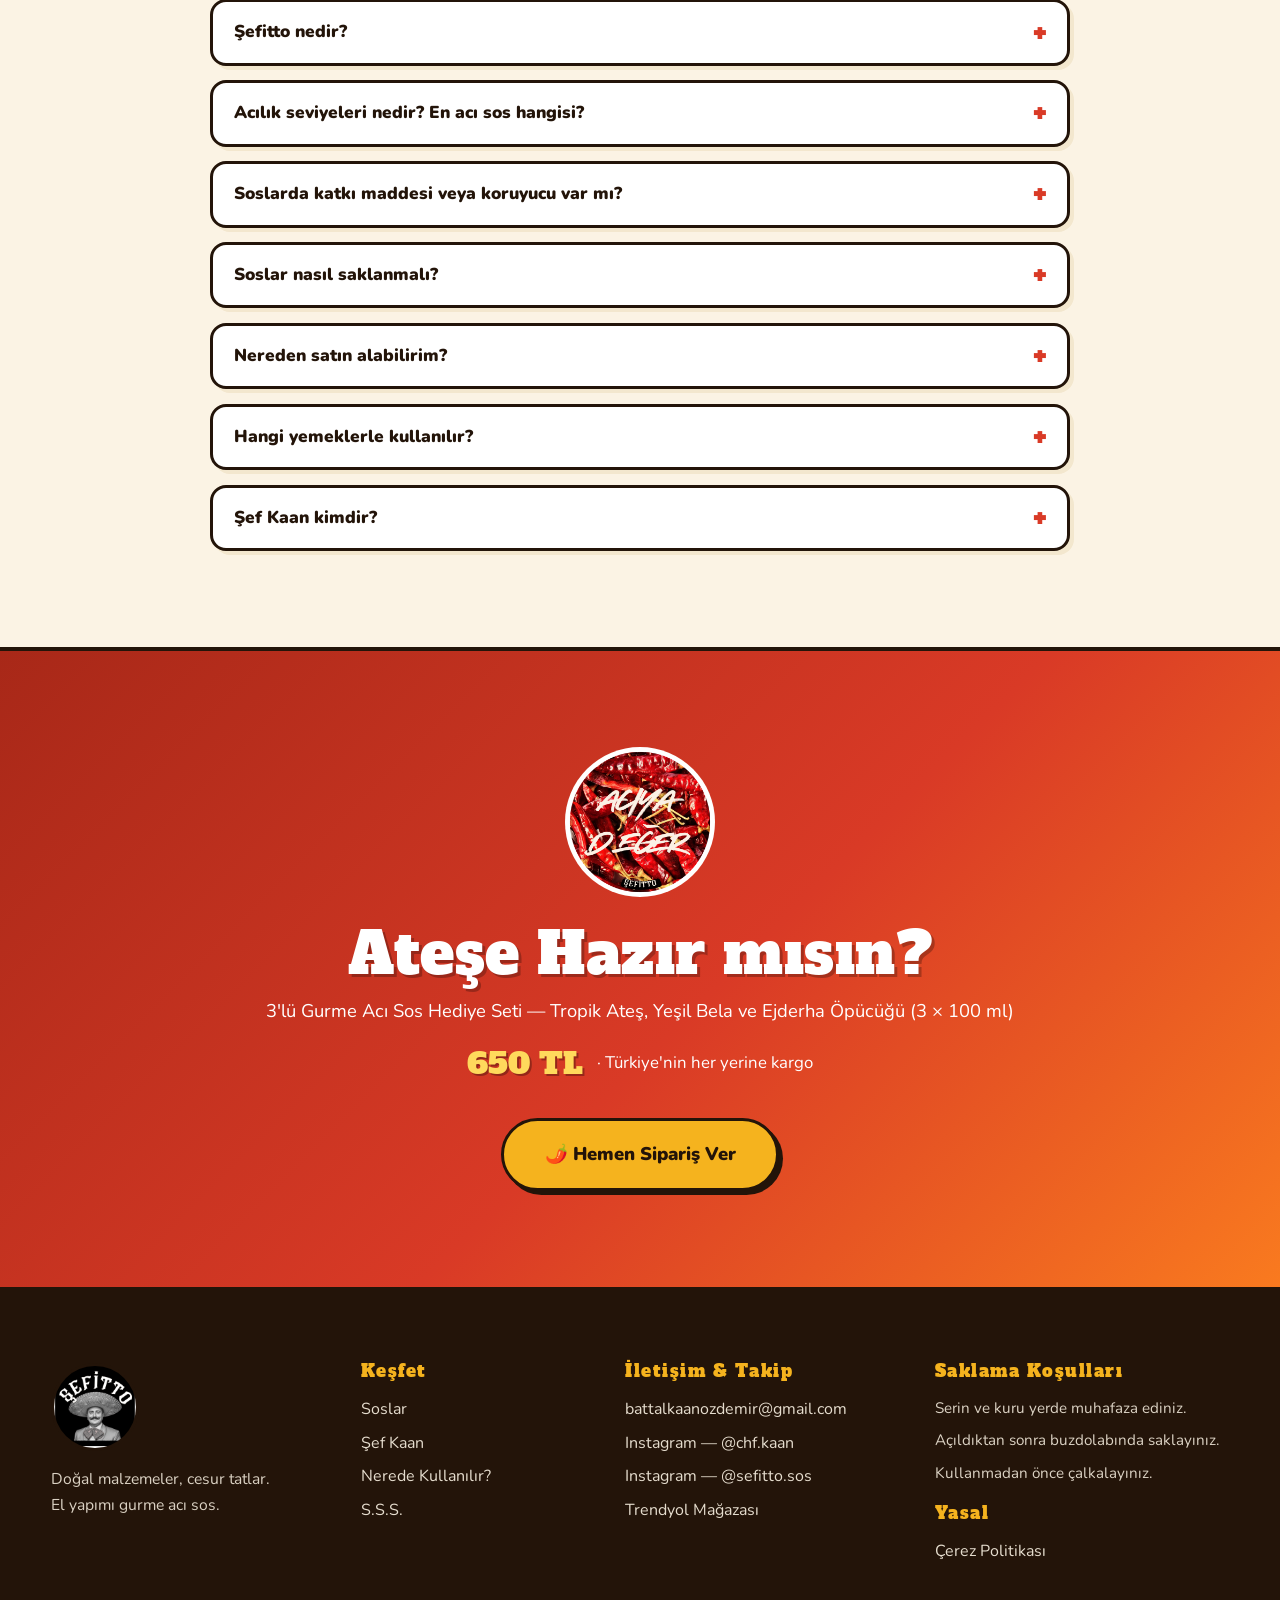
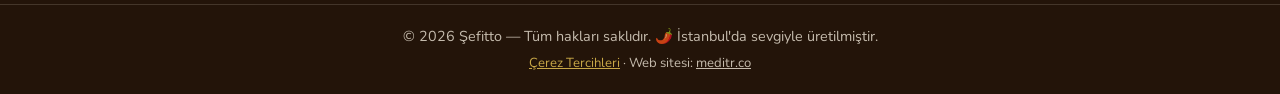
==== commit 00ef0677: "Çerez Politikası sayfası (KVKK) eklendi Türkçe çerez politikası/aydınlatma metni (cerez-politikasi.h" ====
--- a/index.html
+++ b/index.html
@@ -75,7 +75,7 @@
   <link href="https://fonts.googleapis.com/css2?family=Alfa+Slab+One&family=Nunito:ital,wght@0,400;0,600;0,700;0,800;0,900;1,400&family=Caveat:wght@600;700&display=swap" rel="stylesheet">
 
   <link rel="preload" as="image" href="/assets/img/sauces-all-three-dark.jpg">
-  <link rel="stylesheet" href="/css/style.css?v=2">
+  <link rel="stylesheet" href="/css/style.css?v=3">
 
   <!-- Structured Data: Organization / Brand -->
   <script type="application/ld+json">
@@ -513,6 +513,10 @@
           <li>Açıldıktan sonra buzdolabında saklayınız.</li>
           <li>Kullanmadan önce çalkalayınız.</li>
         </ul>
+        <h3 style="margin-top:1.2rem">Yasal</h3>
+        <ul>
+          <li><a href="/cerez-politikasi.html">Çerez Politikası</a></li>
+        </ul>
       </div>
     </div>
     <div class="footer-bottom">
@@ -529,7 +533,7 @@
     <div class="cookie-inner">
       <div class="cookie-text">
         <strong>🍪 Çerezleri kullanmamıza izin verir misin?</strong>
-        <p>Şefitto kişisel verilerini toplamaz. Yalnızca siteyi geliştirmek ve sana uygun reklamlar gösterebilmek için Google Analytics çerezlerini kullanmak istiyoruz. Onayın olmadan bu çerezler çalışmaz. Dilediğin zaman <em>Çerez Tercihleri</em>'nden değiştirebilirsin.</p>
+        <p>Şefitto kişisel verilerini toplamaz. Yalnızca siteyi geliştirmek ve sana uygun reklamlar gösterebilmek için Google Analytics çerezlerini kullanmak istiyoruz. Onayın olmadan bu çerezler çalışmaz. Ayrıntılar için <a href="/cerez-politikasi.html">Çerez Politikası</a>.</p>
       </div>
       <div class="cookie-actions">
         <button type="button" class="btn btn-small btn-ghost-dark" id="cookie-reject">Reddet</button>
@@ -538,6 +542,6 @@
     </div>
   </div>
 
-  <script src="/js/main.js?v=2" defer></script>
+  <script src="/js/main.js?v=3" defer></script>
 </body>
 </html>
--- a/css/style.css
+++ b/css/style.css
@@ -341,6 +341,43 @@
 }
 .cookie-settings-link:hover { color: #fff; }
 
+/* ---------- Legal / document pages ---------- */
+.legal-hero {
+  background: linear-gradient(135deg, var(--red-dark), var(--red) 60%, var(--orange));
+  color: #fff; padding: clamp(3rem, 7vw, 5rem) 0 clamp(2.5rem, 5vw, 3.5rem);
+  border-bottom: 4px solid var(--ink);
+}
+.legal-hero h1 { font-size: clamp(2rem, 5vw, 3.2rem); text-shadow: 3px 3px 0 rgba(0,0,0,.22); }
+.legal-hero p { margin-top: .6rem; font-weight: 700; opacity: .92; }
+.legal { padding: clamp(2.5rem, 5vw, 4rem) 0 clamp(3rem, 6vw, 5rem); }
+.legal h2 {
+  font-family: var(--font-display); font-size: clamp(1.25rem, 2.6vw, 1.7rem);
+  margin: 2.2rem 0 .7rem; color: var(--ink);
+}
+.legal h2:first-child { margin-top: 0; }
+.legal h3 { font-size: 1.1rem; font-weight: 900; margin: 1.3rem 0 .4rem; }
+.legal p, .legal li { font-size: 1.03rem; }
+.legal p { margin-bottom: 1rem; }
+.legal ul { margin: 0 0 1.2rem 1.2rem; display: grid; gap: .4rem; }
+.legal a { color: var(--red); font-weight: 700; word-break: break-word; }
+.legal .updated { font-style: italic; opacity: .7; font-size: .95rem; }
+.legal-table-wrap { overflow-x: auto; margin: 0 0 1.4rem; }
+.legal table { border-collapse: collapse; width: 100%; min-width: 460px; font-size: .95rem; }
+.legal th, .legal td { border: 2px solid var(--ink); padding: .55em .8em; text-align: left; }
+.legal th { background: var(--yellow); font-weight: 900; }
+.legal td code { background: var(--cream-dark); padding: .1em .4em; border-radius: 5px; font-size: .92em; }
+.legal .note {
+  background: #fff; border: 3px solid var(--ink); border-left-width: 8px;
+  border-radius: 14px; padding: 1rem 1.2rem; margin: 1.5rem 0; box-shadow: 4px 4px 0 var(--cream-dark);
+}
+.legal .note strong { color: var(--red-dark); }
+.back-home {
+  display: inline-flex; align-items: center; gap: .4rem; margin-bottom: 1.4rem;
+  font-weight: 800; text-decoration: none; color: var(--ink);
+  border-bottom: 3px solid var(--yellow); padding-bottom: 2px;
+}
+.back-home:hover { color: var(--red); }
+
 /* ---------- Cookie banner (KVKK) ---------- */
 .cookie-banner {
   position: fixed; left: 50%; bottom: 1.2rem; transform: translateX(-50%);
